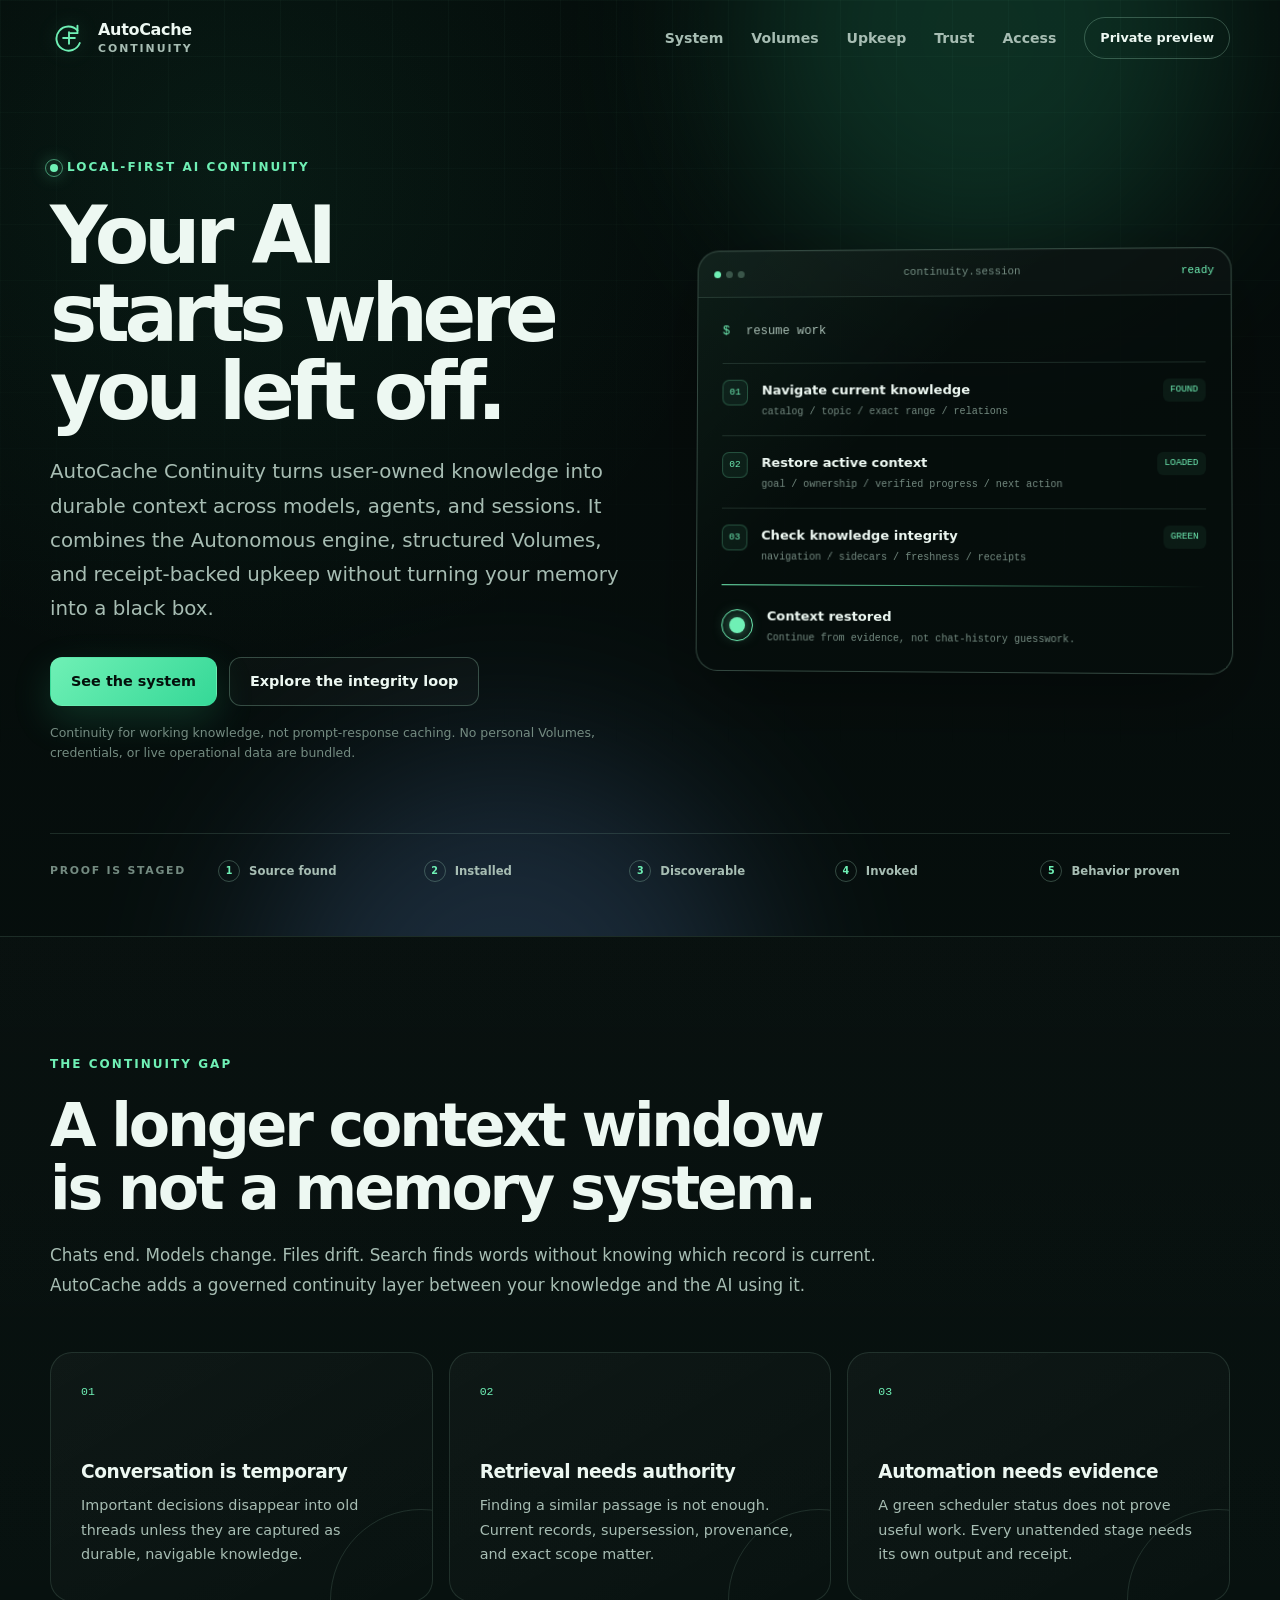
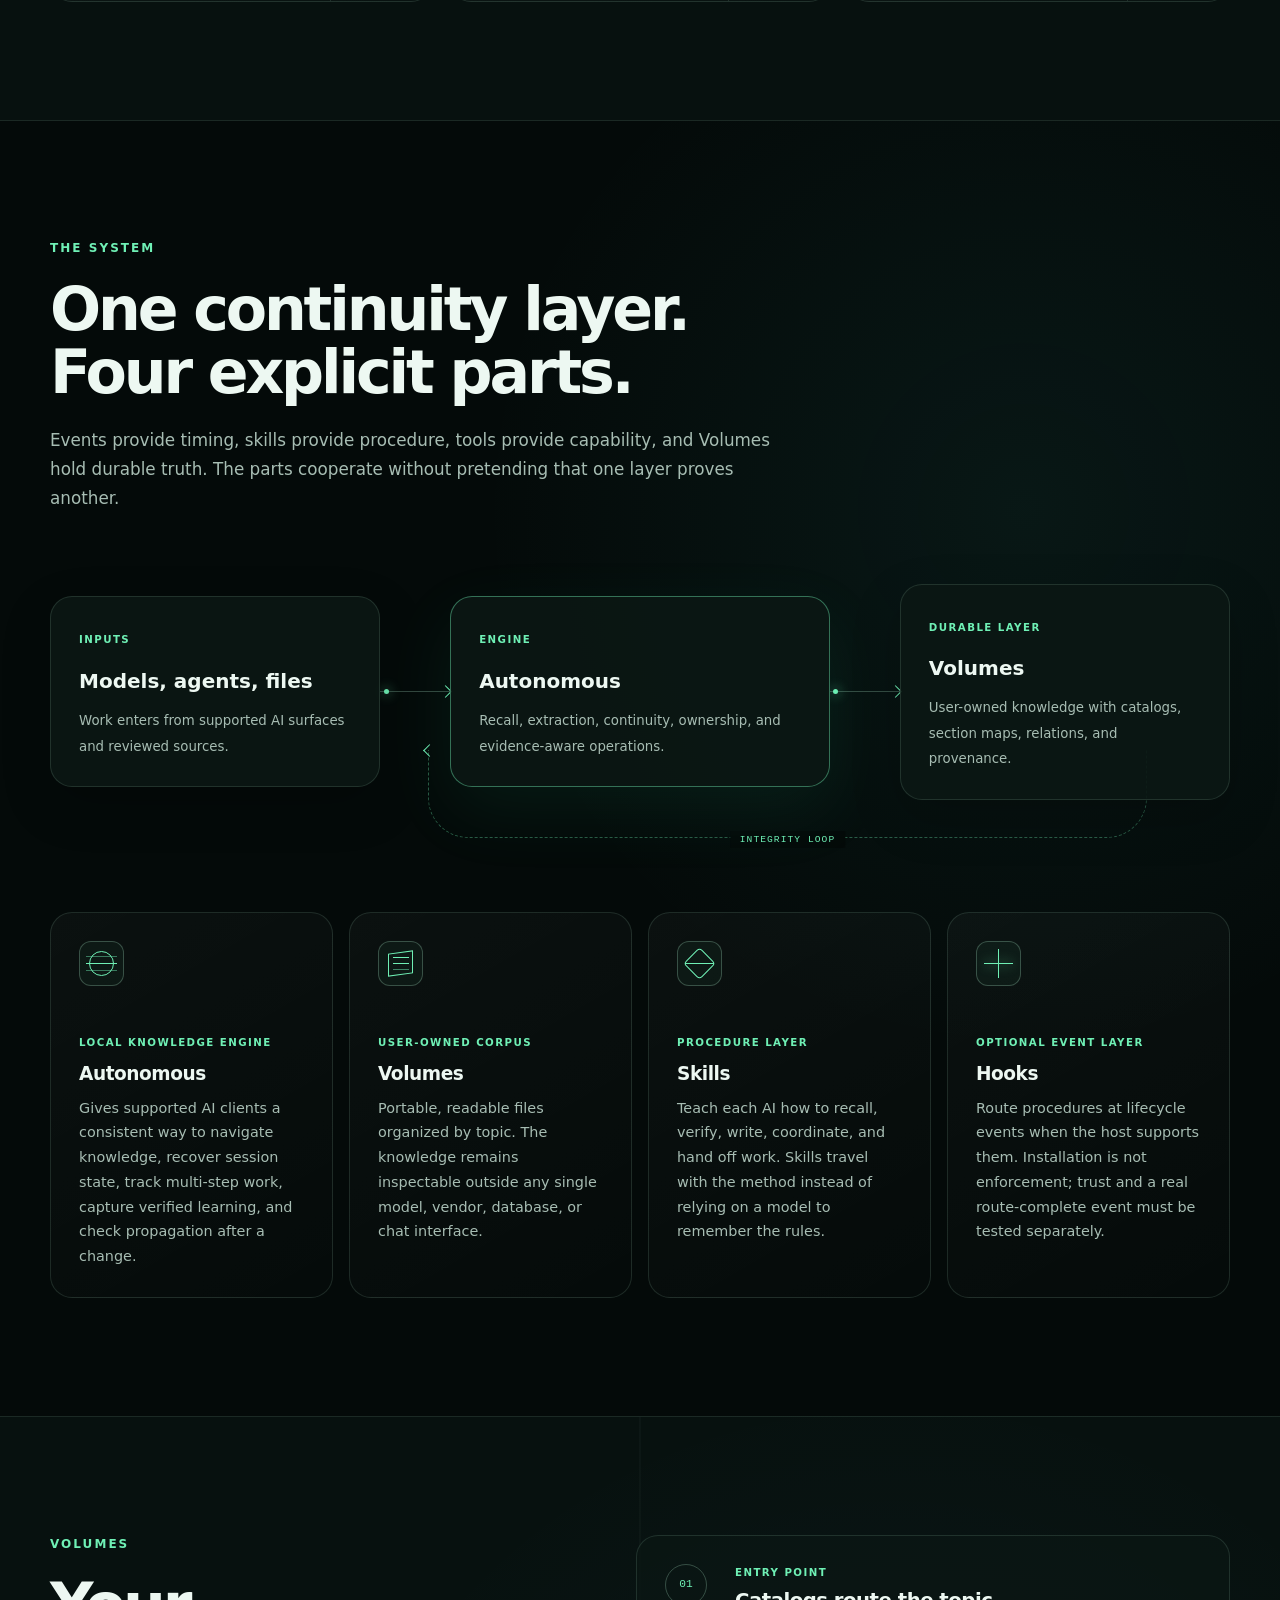
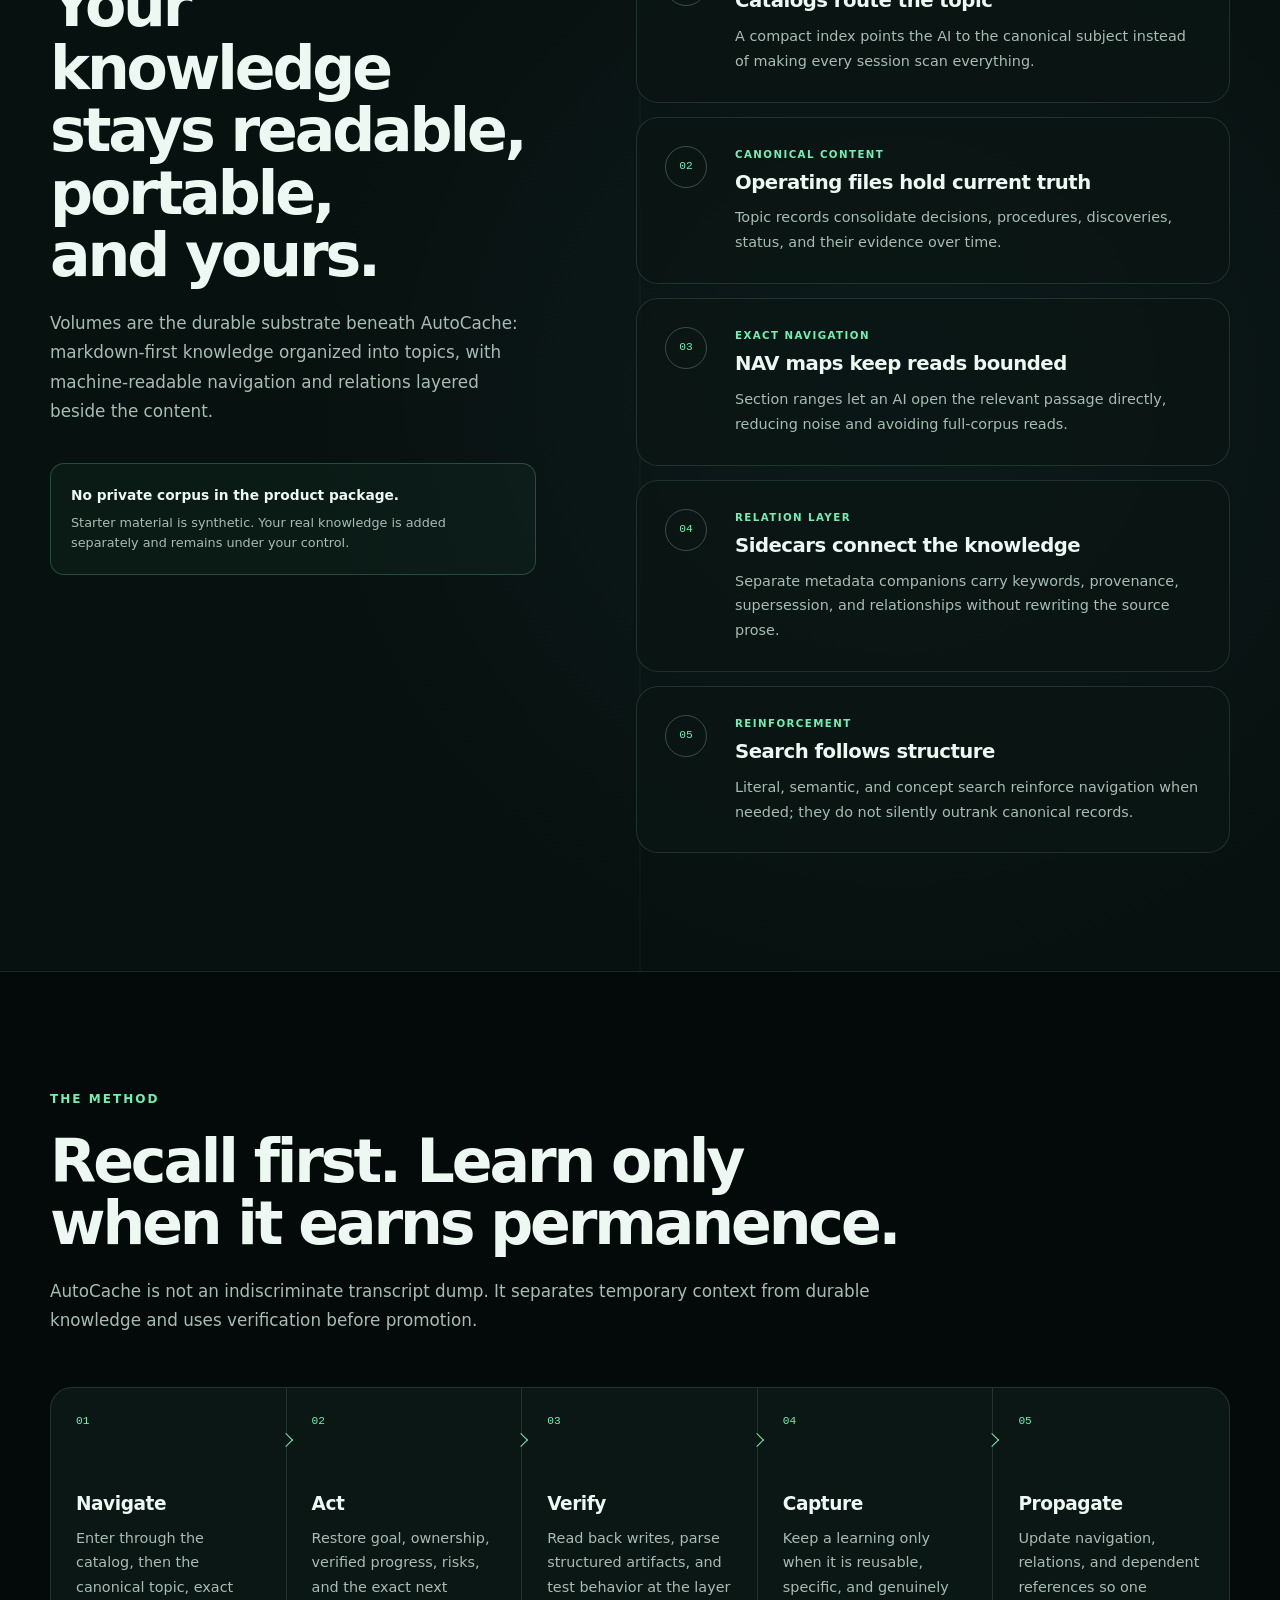
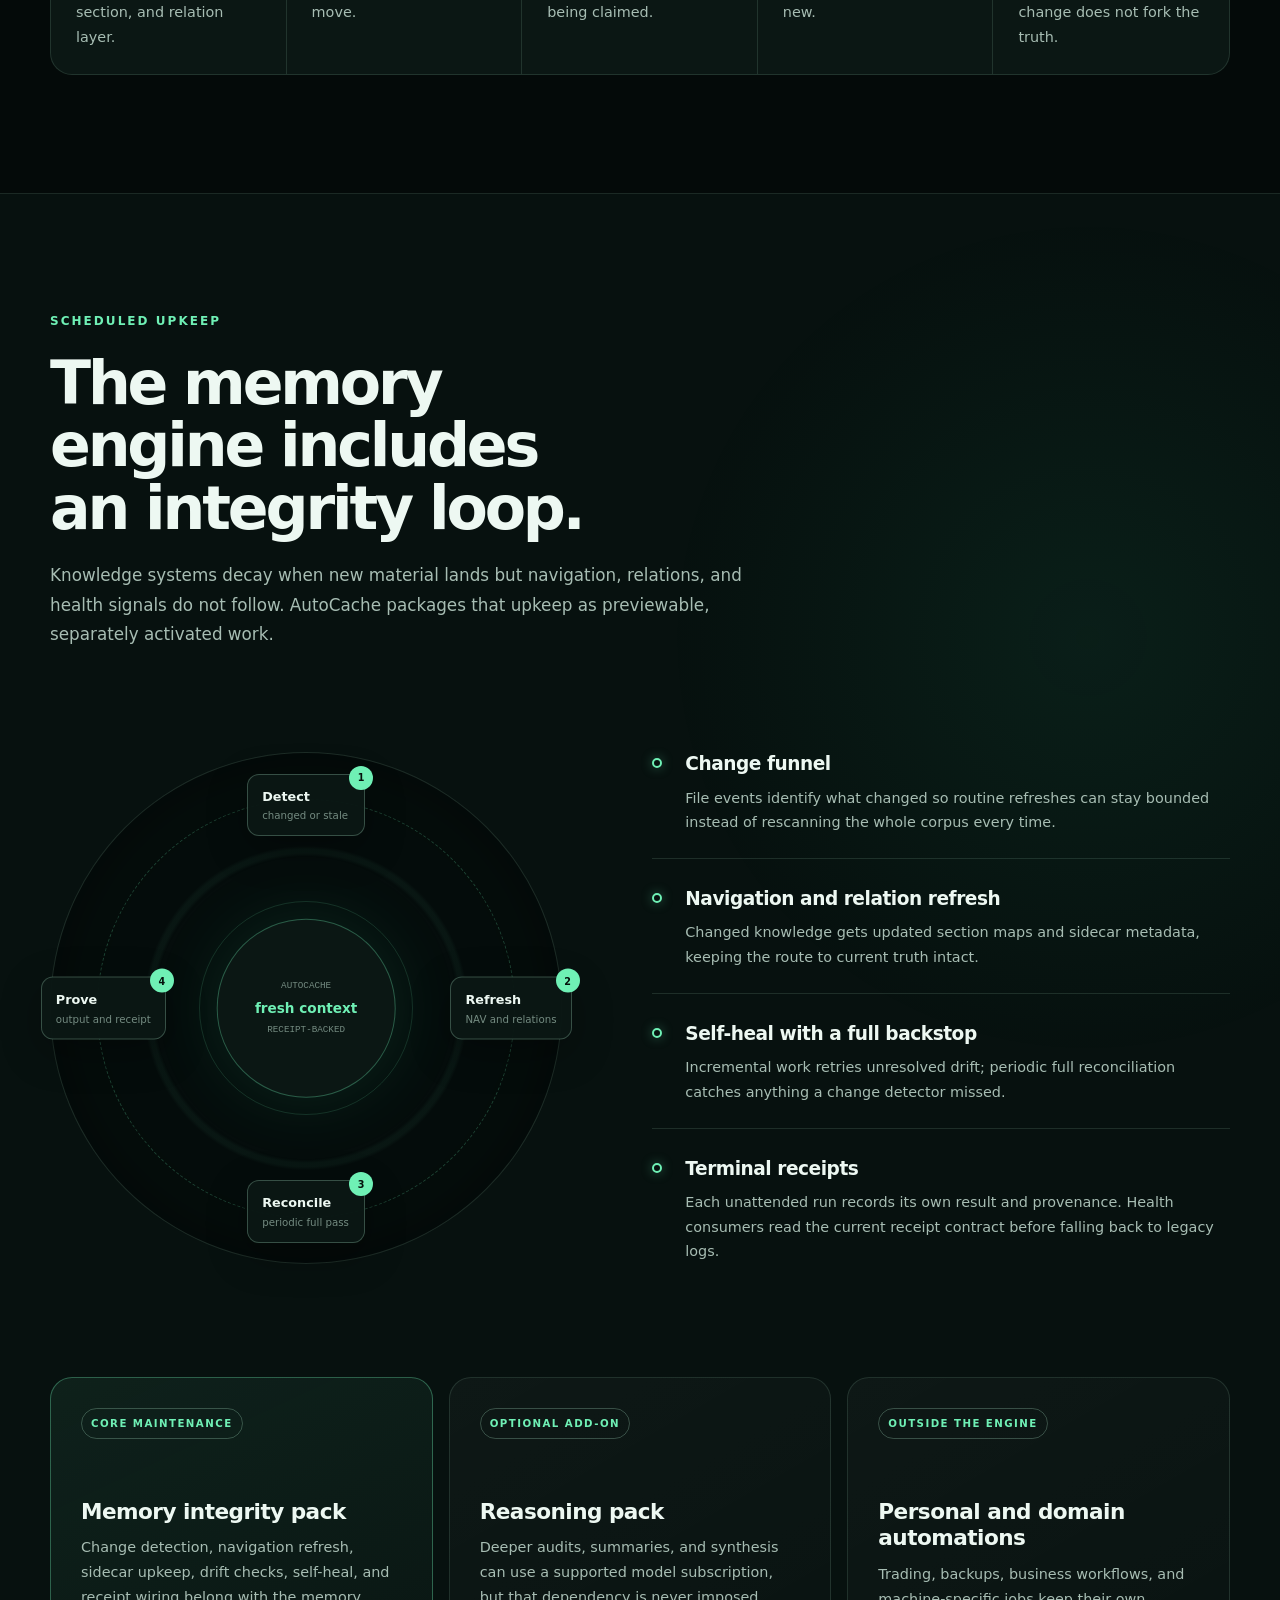
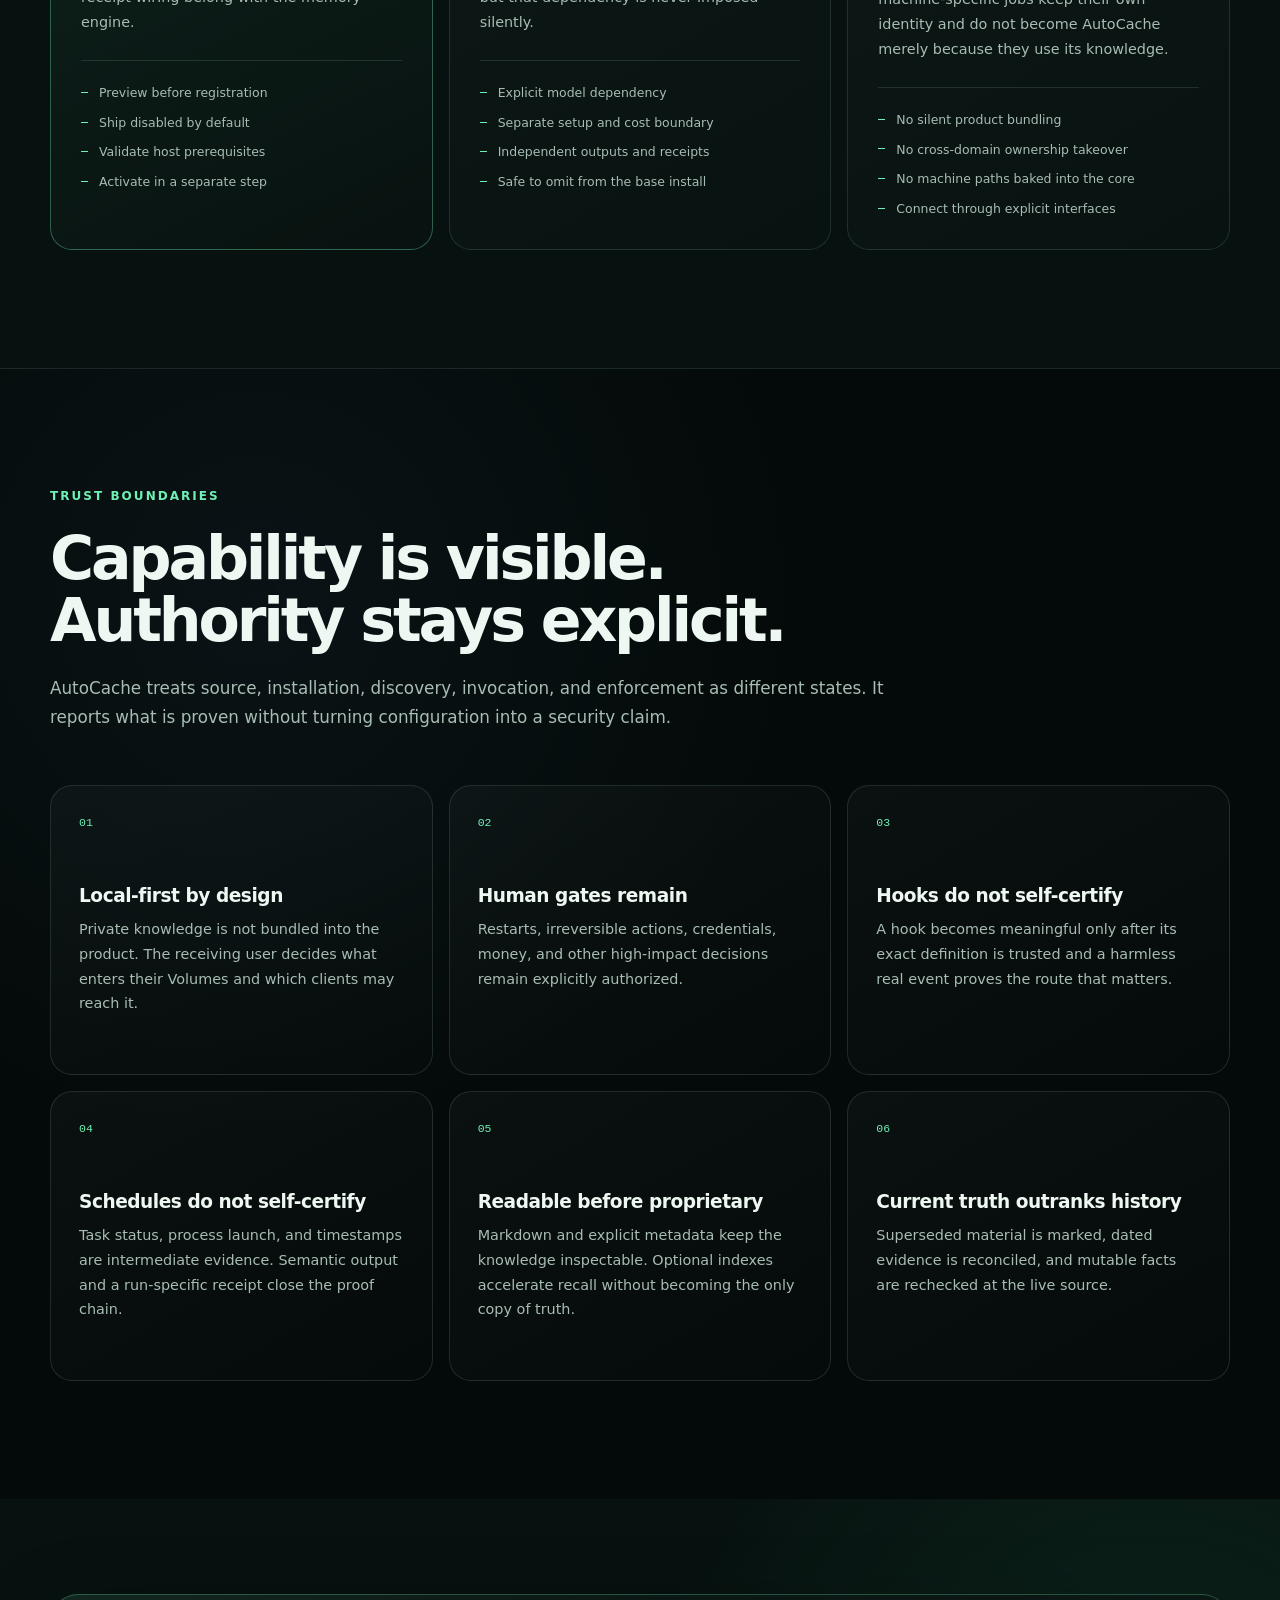
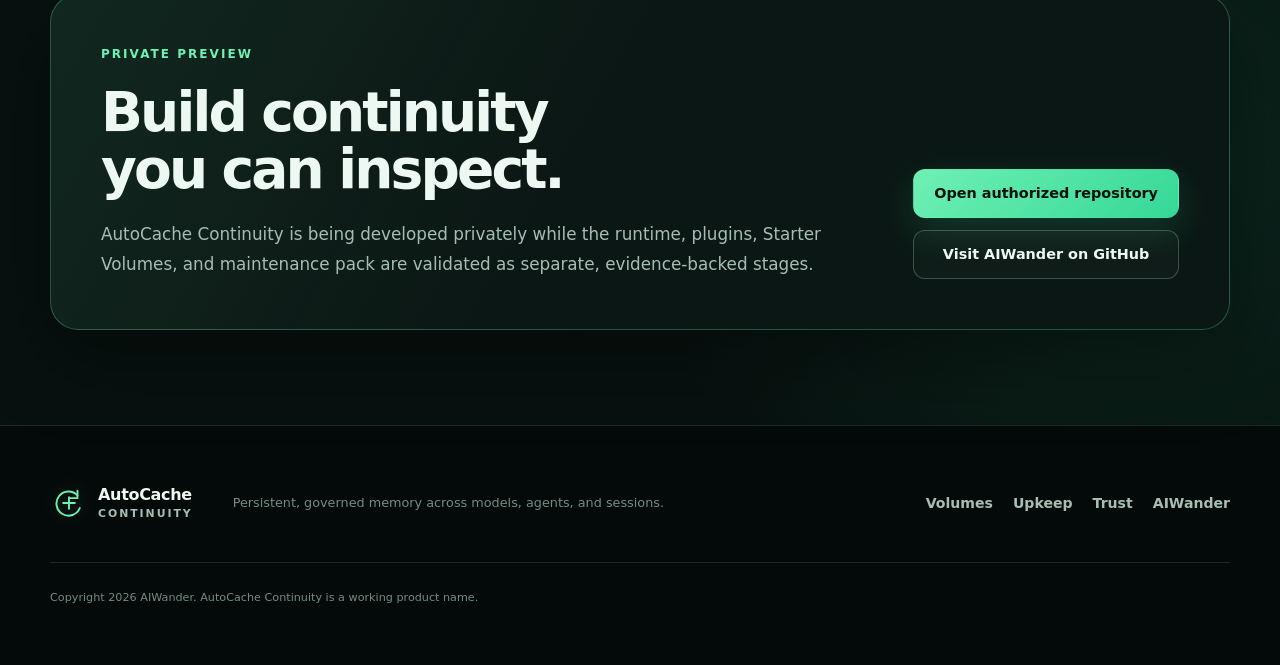
==== index.html @ 8927078e "feat: add AutoCache Continuity website" ====
<!doctype html>
<html lang="en">
<head>
  <meta charset="utf-8">
  <meta name="viewport" content="width=device-width, initial-scale=1">
  <meta name="theme-color" content="#07110f">
  <meta name="description" content="AutoCache Continuity gives AI agents durable, governed context through a local knowledge engine, user-owned Volumes, and receipt-backed maintenance.">
  <meta property="og:type" content="website">
  <meta property="og:title" content="AutoCache Continuity | Your AI starts where you left off">
  <meta property="og:description" content="Persistent, governed memory across models, agents, and sessions.">
  <meta property="og:url" content="https://autocache.ai/">
  <meta property="og:image" content="https://autocache.ai/social-card.png">
  <meta name="twitter:card" content="summary_large_image">
  <meta name="twitter:title" content="AutoCache Continuity">
  <meta name="twitter:description" content="Your AI starts where you left off.">
  <meta name="twitter:image" content="https://autocache.ai/social-card.png">
  <title>AutoCache Continuity | Your AI starts where you left off</title>
  <link rel="canonical" href="https://autocache.ai/">
  <link rel="icon" href="/favicon.svg" type="image/svg+xml">
  <link rel="stylesheet" href="/styles.css">
  <script src="/script.js" defer></script>
</head>
<body>
  <a class="skip-link" href="#main">Skip to content</a>

  <header class="site-header" data-header>
    <div class="shell nav-shell">
      <a class="brand" href="#top" aria-label="AutoCache Continuity home">
        <svg class="brand-mark" viewBox="0 0 44 44" aria-hidden="true">
          <path d="M31.8 13.2a14 14 0 1 0 2.7 14.6"/>
          <path d="M31.8 7.8v8.6h-8.6"/>
          <path d="M15.2 22h13.6M22 15.2v13.6"/>
        </svg>
        <span class="brand-copy">
          <strong>AutoCache</strong>
          <small>Continuity</small>
        </span>
      </a>

      <button class="nav-toggle" type="button" aria-expanded="false" aria-controls="site-nav" data-nav-toggle>
        <span></span><span></span><span></span>
        <span class="sr-only">Open navigation</span>
      </button>

      <nav class="site-nav" id="site-nav" aria-label="Primary navigation" data-nav>
        <a href="#system">System</a>
        <a href="#volumes">Volumes</a>
        <a href="#upkeep">Upkeep</a>
        <a href="#trust">Trust</a>
        <a href="#access">Access</a>
      </nav>

      <a class="nav-cta" href="https://github.com/AIWander/AutoCache" target="_blank" rel="noopener">
        Private preview
      </a>
    </div>
  </header>

  <main id="main">
    <section class="hero" id="top">
      <div class="hero-glow hero-glow-one"></div>
      <div class="hero-glow hero-glow-two"></div>
      <div class="shell hero-grid">
        <div class="hero-copy">
          <div class="eyebrow"><span class="signal-dot"></span> Local-first AI continuity</div>
          <h1>Your AI starts where you left off.</h1>
          <p class="hero-lede">
            AutoCache Continuity turns user-owned knowledge into durable context across models,
            agents, and sessions. It combines the Autonomous engine, structured Volumes, and
            receipt-backed upkeep without turning your memory into a black box.
          </p>
          <div class="hero-actions">
            <a class="button button-primary" href="#system">See the system</a>
            <a class="button button-secondary" href="#upkeep">Explore the integrity loop</a>
          </div>
          <p class="microcopy">Continuity for working knowledge, not prompt-response caching. No personal Volumes, credentials, or live operational data are bundled.</p>
        </div>

        <div class="continuity-console" aria-label="AutoCache continuity flow">
          <div class="console-bar">
            <div class="console-dots" aria-hidden="true"><span></span><span></span><span></span></div>
            <span>continuity.session</span>
            <span class="console-state">ready</span>
          </div>
          <div class="console-body">
            <div class="console-command"><span>$</span> resume work</div>
            <div class="console-row">
              <span class="console-check">01</span>
              <div><strong>Navigate current knowledge</strong><small>catalog / topic / exact range / relations</small></div>
              <span class="row-state">found</span>
            </div>
            <div class="console-row">
              <span class="console-check">02</span>
              <div><strong>Restore active context</strong><small>goal / ownership / verified progress / next action</small></div>
              <span class="row-state">loaded</span>
            </div>
            <div class="console-row">
              <span class="console-check">03</span>
              <div><strong>Check knowledge integrity</strong><small>navigation / sidecars / freshness / receipts</small></div>
              <span class="row-state">green</span>
            </div>
            <div class="console-divider"></div>
            <div class="console-result">
              <span class="pulse-ring"></span>
              <div>
                <strong>Context restored</strong>
                <small>Continue from evidence, not chat-history guesswork.</small>
              </div>
            </div>
          </div>
        </div>
      </div>

      <div class="shell proof-strip" aria-label="Activation proof states">
        <span class="proof-label">Proof is staged</span>
        <ol>
          <li><span>1</span>Source found</li>
          <li><span>2</span>Installed</li>
          <li><span>3</span>Discoverable</li>
          <li><span>4</span>Invoked</li>
          <li><span>5</span>Behavior proven</li>
        </ol>
      </div>
    </section>

    <section class="section problem-section">
      <div class="shell">
        <div class="section-heading section-heading-wide">
          <div class="eyebrow">The continuity gap</div>
          <h2>A longer context window is not a memory system.</h2>
          <p>
            Chats end. Models change. Files drift. Search finds words without knowing which record is current.
            AutoCache adds a governed continuity layer between your knowledge and the AI using it.
          </p>
        </div>

        <div class="three-grid problem-grid">
          <article class="problem-card">
            <span class="card-index">01</span>
            <h3>Conversation is temporary</h3>
            <p>Important decisions disappear into old threads unless they are captured as durable, navigable knowledge.</p>
          </article>
          <article class="problem-card">
            <span class="card-index">02</span>
            <h3>Retrieval needs authority</h3>
            <p>Finding a similar passage is not enough. Current records, supersession, provenance, and exact scope matter.</p>
          </article>
          <article class="problem-card">
            <span class="card-index">03</span>
            <h3>Automation needs evidence</h3>
            <p>A green scheduler status does not prove useful work. Every unattended stage needs its own output and receipt.</p>
          </article>
        </div>
      </div>
    </section>

    <section class="section system-section" id="system">
      <div class="shell">
        <div class="section-heading">
          <div class="eyebrow">The system</div>
          <h2>One continuity layer. Four explicit parts.</h2>
          <p>
            Events provide timing, skills provide procedure, tools provide capability, and Volumes hold durable truth.
            The parts cooperate without pretending that one layer proves another.
          </p>
        </div>

        <div class="system-map" aria-label="AutoCache architecture">
          <div class="system-node node-sources">
            <span class="node-kicker">Inputs</span>
            <strong>Models, agents, files</strong>
            <small>Work enters from supported AI surfaces and reviewed sources.</small>
          </div>
          <div class="flow-arrow" aria-hidden="true"><span></span></div>
          <div class="system-node node-engine">
            <span class="node-kicker">Engine</span>
            <strong>Autonomous</strong>
            <small>Recall, extraction, continuity, ownership, and evidence-aware operations.</small>
          </div>
          <div class="flow-arrow" aria-hidden="true"><span></span></div>
          <div class="system-node node-volumes">
            <span class="node-kicker">Durable layer</span>
            <strong>Volumes</strong>
            <small>User-owned knowledge with catalogs, section maps, relations, and provenance.</small>
          </div>
          <div class="integrity-loop" aria-hidden="true">
            <span>integrity loop</span>
          </div>
        </div>

        <div class="four-grid component-grid">
          <article class="component-card">
            <div class="component-icon icon-engine" aria-hidden="true"></div>
            <span class="meta">Local knowledge engine</span>
            <h3>Autonomous</h3>
            <p>
              Gives supported AI clients a consistent way to navigate knowledge, recover session state,
              track multi-step work, capture verified learning, and check propagation after a change.
            </p>
          </article>
          <article class="component-card">
            <div class="component-icon icon-volume" aria-hidden="true"></div>
            <span class="meta">User-owned corpus</span>
            <h3>Volumes</h3>
            <p>
              Portable, readable files organized by topic. The knowledge remains inspectable outside any
              single model, vendor, database, or chat interface.
            </p>
          </article>
          <article class="component-card">
            <div class="component-icon icon-skill" aria-hidden="true"></div>
            <span class="meta">Procedure layer</span>
            <h3>Skills</h3>
            <p>
              Teach each AI how to recall, verify, write, coordinate, and hand off work. Skills travel with
              the method instead of relying on a model to remember the rules.
            </p>
          </article>
          <article class="component-card">
            <div class="component-icon icon-event" aria-hidden="true"></div>
            <span class="meta">Optional event layer</span>
            <h3>Hooks</h3>
            <p>
              Route procedures at lifecycle events when the host supports them. Installation is not
              enforcement; trust and a real route-complete event must be tested separately.
            </p>
          </article>
        </div>
      </div>
    </section>

    <section class="section volumes-section" id="volumes">
      <div class="shell split-layout">
        <div class="sticky-copy">
          <div class="eyebrow">Volumes</div>
          <h2>Your knowledge stays readable, portable, and yours.</h2>
          <p>
            Volumes are the durable substrate beneath AutoCache: markdown-first knowledge organized
            into topics, with machine-readable navigation and relations layered beside the content.
          </p>
          <div class="ownership-note">
            <strong>No private corpus in the product package.</strong>
            <span>Starter material is synthetic. Your real knowledge is added separately and remains under your control.</span>
          </div>
        </div>

        <div class="volume-stack">
          <article class="volume-layer">
            <span class="layer-number">01</span>
            <div>
              <span class="meta">Entry point</span>
              <h3>Catalogs route the topic</h3>
              <p>A compact index points the AI to the canonical subject instead of making every session scan everything.</p>
            </div>
          </article>
          <article class="volume-layer">
            <span class="layer-number">02</span>
            <div>
              <span class="meta">Canonical content</span>
              <h3>Operating files hold current truth</h3>
              <p>Topic records consolidate decisions, procedures, discoveries, status, and their evidence over time.</p>
            </div>
          </article>
          <article class="volume-layer">
            <span class="layer-number">03</span>
            <div>
              <span class="meta">Exact navigation</span>
              <h3>NAV maps keep reads bounded</h3>
              <p>Section ranges let an AI open the relevant passage directly, reducing noise and avoiding full-corpus reads.</p>
            </div>
          </article>
          <article class="volume-layer">
            <span class="layer-number">04</span>
            <div>
              <span class="meta">Relation layer</span>
              <h3>Sidecars connect the knowledge</h3>
              <p>Separate metadata companions carry keywords, provenance, supersession, and relationships without rewriting the source prose.</p>
            </div>
          </article>
          <article class="volume-layer">
            <span class="layer-number">05</span>
            <div>
              <span class="meta">Reinforcement</span>
              <h3>Search follows structure</h3>
              <p>Literal, semantic, and concept search reinforce navigation when needed; they do not silently outrank canonical records.</p>
            </div>
          </article>
        </div>
      </div>
    </section>

    <section class="section method-section">
      <div class="shell">
        <div class="section-heading section-heading-wide">
          <div class="eyebrow">The method</div>
          <h2>Recall first. Learn only when it earns permanence.</h2>
          <p>
            AutoCache is not an indiscriminate transcript dump. It separates temporary context from durable
            knowledge and uses verification before promotion.
          </p>
        </div>

        <div class="method-track">
          <article>
            <span>01</span>
            <h3>Navigate</h3>
            <p>Enter through the catalog, then the canonical topic, exact section, and relation layer.</p>
          </article>
          <article>
            <span>02</span>
            <h3>Act</h3>
            <p>Restore goal, ownership, verified progress, risks, and the exact next move.</p>
          </article>
          <article>
            <span>03</span>
            <h3>Verify</h3>
            <p>Read back writes, parse structured artifacts, and test behavior at the layer being claimed.</p>
          </article>
          <article>
            <span>04</span>
            <h3>Capture</h3>
            <p>Keep a learning only when it is reusable, specific, and genuinely new.</p>
          </article>
          <article>
            <span>05</span>
            <h3>Propagate</h3>
            <p>Update navigation, relations, and dependent references so one change does not fork the truth.</p>
          </article>
        </div>
      </div>
    </section>

    <section class="section upkeep-section" id="upkeep">
      <div class="shell">
        <div class="section-heading">
          <div class="eyebrow">Scheduled upkeep</div>
          <h2>The memory engine includes an integrity loop.</h2>
          <p>
            Knowledge systems decay when new material lands but navigation, relations, and health signals do not
            follow. AutoCache packages that upkeep as previewable, separately activated work.
          </p>
        </div>

        <div class="upkeep-layout">
          <div class="cycle-visual" aria-label="Detect, repair, verify, and record maintenance cycle">
            <div class="cycle-core">
              <span>AutoCache</span>
              <strong>fresh context</strong>
              <small>receipt-backed</small>
            </div>
            <div class="cycle-item cycle-detect"><span>1</span><strong>Detect</strong><small>changed or stale</small></div>
            <div class="cycle-item cycle-refresh"><span>2</span><strong>Refresh</strong><small>NAV and relations</small></div>
            <div class="cycle-item cycle-reconcile"><span>3</span><strong>Reconcile</strong><small>periodic full pass</small></div>
            <div class="cycle-item cycle-prove"><span>4</span><strong>Prove</strong><small>output and receipt</small></div>
          </div>

          <div class="upkeep-list">
            <article>
              <span class="upkeep-marker"></span>
              <div>
                <h3>Change funnel</h3>
                <p>File events identify what changed so routine refreshes can stay bounded instead of rescanning the whole corpus every time.</p>
              </div>
            </article>
            <article>
              <span class="upkeep-marker"></span>
              <div>
                <h3>Navigation and relation refresh</h3>
                <p>Changed knowledge gets updated section maps and sidecar metadata, keeping the route to current truth intact.</p>
              </div>
            </article>
            <article>
              <span class="upkeep-marker"></span>
              <div>
                <h3>Self-heal with a full backstop</h3>
                <p>Incremental work retries unresolved drift; periodic full reconciliation catches anything a change detector missed.</p>
              </div>
            </article>
            <article>
              <span class="upkeep-marker"></span>
              <div>
                <h3>Terminal receipts</h3>
                <p>Each unattended run records its own result and provenance. Health consumers read the current receipt contract before falling back to legacy logs.</p>
              </div>
            </article>
          </div>
        </div>

        <div class="pack-grid">
          <article class="pack-card pack-core">
            <span class="pack-label">Core maintenance</span>
            <h3>Memory integrity pack</h3>
            <p>Change detection, navigation refresh, sidecar upkeep, drift checks, self-heal, and receipt wiring belong with the memory engine.</p>
            <ul>
              <li>Preview before registration</li>
              <li>Ship disabled by default</li>
              <li>Validate host prerequisites</li>
              <li>Activate in a separate step</li>
            </ul>
          </article>
          <article class="pack-card">
            <span class="pack-label">Optional add-on</span>
            <h3>Reasoning pack</h3>
            <p>Deeper audits, summaries, and synthesis can use a supported model subscription, but that dependency is never imposed silently.</p>
            <ul>
              <li>Explicit model dependency</li>
              <li>Separate setup and cost boundary</li>
              <li>Independent outputs and receipts</li>
              <li>Safe to omit from the base install</li>
            </ul>
          </article>
          <article class="pack-card">
            <span class="pack-label">Outside the engine</span>
            <h3>Personal and domain automations</h3>
            <p>Trading, backups, business workflows, and machine-specific jobs keep their own identity and do not become AutoCache merely because they use its knowledge.</p>
            <ul>
              <li>No silent product bundling</li>
              <li>No cross-domain ownership takeover</li>
              <li>No machine paths baked into the core</li>
              <li>Connect through explicit interfaces</li>
            </ul>
          </article>
        </div>
      </div>
    </section>

    <section class="section trust-section" id="trust">
      <div class="shell">
        <div class="section-heading section-heading-wide">
          <div class="eyebrow">Trust boundaries</div>
          <h2>Capability is visible. Authority stays explicit.</h2>
          <p>
            AutoCache treats source, installation, discovery, invocation, and enforcement as different states.
            It reports what is proven without turning configuration into a security claim.
          </p>
        </div>

        <div class="trust-grid">
          <article class="trust-card">
            <span class="trust-number">01</span>
            <h3>Local-first by design</h3>
            <p>Private knowledge is not bundled into the product. The receiving user decides what enters their Volumes and which clients may reach it.</p>
          </article>
          <article class="trust-card">
            <span class="trust-number">02</span>
            <h3>Human gates remain</h3>
            <p>Restarts, irreversible actions, credentials, money, and other high-impact decisions remain explicitly authorized.</p>
          </article>
          <article class="trust-card">
            <span class="trust-number">03</span>
            <h3>Hooks do not self-certify</h3>
            <p>A hook becomes meaningful only after its exact definition is trusted and a harmless real event proves the route that matters.</p>
          </article>
          <article class="trust-card">
            <span class="trust-number">04</span>
            <h3>Schedules do not self-certify</h3>
            <p>Task status, process launch, and timestamps are intermediate evidence. Semantic output and a run-specific receipt close the proof chain.</p>
          </article>
          <article class="trust-card">
            <span class="trust-number">05</span>
            <h3>Readable before proprietary</h3>
            <p>Markdown and explicit metadata keep the knowledge inspectable. Optional indexes accelerate recall without becoming the only copy of truth.</p>
          </article>
          <article class="trust-card">
            <span class="trust-number">06</span>
            <h3>Current truth outranks history</h3>
            <p>Superseded material is marked, dated evidence is reconciled, and mutable facts are rechecked at the live source.</p>
          </article>
        </div>
      </div>
    </section>

    <section class="section access-section" id="access">
      <div class="shell access-card">
        <div>
          <div class="eyebrow">Private preview</div>
          <h2>Build continuity you can inspect.</h2>
          <p>
            AutoCache Continuity is being developed privately while the runtime, plugins, Starter Volumes,
            and maintenance pack are validated as separate, evidence-backed stages.
          </p>
        </div>
        <div class="access-actions">
          <a class="button button-primary" href="https://github.com/AIWander/AutoCache" target="_blank" rel="noopener">Open authorized repository</a>
          <a class="button button-secondary" href="https://github.com/AIWander" target="_blank" rel="noopener">Visit AIWander on GitHub</a>
        </div>
      </div>
    </section>
  </main>

  <footer class="site-footer">
    <div class="shell footer-grid">
      <a class="brand footer-brand" href="#top" aria-label="AutoCache Continuity home">
        <svg class="brand-mark" viewBox="0 0 44 44" aria-hidden="true">
          <path d="M31.8 13.2a14 14 0 1 0 2.7 14.6"/>
          <path d="M31.8 7.8v8.6h-8.6"/>
          <path d="M15.2 22h13.6M22 15.2v13.6"/>
        </svg>
        <span class="brand-copy"><strong>AutoCache</strong><small>Continuity</small></span>
      </a>
      <p>Persistent, governed memory across models, agents, and sessions.</p>
      <div class="footer-links">
        <a href="#volumes">Volumes</a>
        <a href="#upkeep">Upkeep</a>
        <a href="#trust">Trust</a>
        <a href="https://aiwander.ai" target="_blank" rel="noopener">AIWander</a>
      </div>
      <small class="copyright">Copyright <span data-year>2026</span> AIWander. AutoCache Continuity is a working product name.</small>
    </div>
  </footer>
</body>
</html>
---- styles.css ----
:root {
  --bg: #07110f;
  --bg-deep: #040a09;
  --surface: #0b1714;
  --surface-raised: #10201c;
  --surface-soft: #132720;
  --line: rgba(168, 224, 199, 0.14);
  --line-strong: rgba(168, 224, 199, 0.28);
  --text: #edf8f2;
  --muted: #a7bdb3;
  --faint: #748b81;
  --mint: #6ff0b5;
  --mint-strong: #35d897;
  --teal: #3ecfc1;
  --blue: #76a9ff;
  --amber: #e8c875;
  --danger: #ff8f83;
  --shadow: 0 28px 80px rgba(0, 0, 0, 0.35);
  --radius: 22px;
  --radius-sm: 14px;
  --shell: 1180px;
}

* {
  box-sizing: border-box;
}

html {
  scroll-behavior: smooth;
  scroll-padding-top: 96px;
}

body {
  margin: 0;
  min-width: 320px;
  color: var(--text);
  background:
    radial-gradient(circle at 18% 2%, rgba(53, 216, 151, 0.08), transparent 32rem),
    linear-gradient(180deg, var(--bg-deep), var(--bg) 18%, var(--bg));
  font-family: Inter, ui-sans-serif, system-ui, -apple-system, BlinkMacSystemFont, "Segoe UI", sans-serif;
  font-size: 16px;
  line-height: 1.6;
  -webkit-font-smoothing: antialiased;
  text-rendering: optimizeLegibility;
}

body.nav-open {
  overflow: hidden;
}

a {
  color: inherit;
  text-decoration: none;
}

button,
a {
  -webkit-tap-highlight-color: transparent;
}

button,
input {
  font: inherit;
}

p,
h1,
h2,
h3 {
  margin-top: 0;
}

p:last-child {
  margin-bottom: 0;
}

.shell {
  width: min(calc(100% - 40px), var(--shell));
  margin-inline: auto;
}

.sr-only {
  position: absolute;
  width: 1px;
  height: 1px;
  padding: 0;
  margin: -1px;
  overflow: hidden;
  clip: rect(0, 0, 0, 0);
  white-space: nowrap;
  border: 0;
}

.skip-link {
  position: fixed;
  z-index: 1000;
  top: 10px;
  left: 10px;
  padding: 10px 14px;
  color: #03100b;
  background: var(--mint);
  border-radius: 8px;
  transform: translateY(-150%);
  transition: transform 160ms ease;
}

.skip-link:focus {
  transform: translateY(0);
}

.site-header {
  position: fixed;
  z-index: 100;
  inset: 0 0 auto;
  border-bottom: 1px solid transparent;
  transition: background 180ms ease, border-color 180ms ease, backdrop-filter 180ms ease;
}

.site-header.is-scrolled {
  background: rgba(4, 10, 9, 0.82);
  border-color: var(--line);
  backdrop-filter: blur(18px);
}

.nav-shell {
  min-height: 76px;
  display: flex;
  align-items: center;
  gap: 28px;
}

.brand {
  display: inline-flex;
  align-items: center;
  gap: 10px;
  flex: 0 0 auto;
}

.brand-mark {
  width: 38px;
  height: 38px;
  fill: none;
  stroke: var(--mint);
  stroke-width: 2.2;
  stroke-linecap: round;
  stroke-linejoin: round;
  filter: drop-shadow(0 0 10px rgba(111, 240, 181, 0.22));
}

.brand-copy {
  display: grid;
  line-height: 1.05;
}

.brand-copy strong {
  font-size: 1rem;
  letter-spacing: -0.02em;
}

.brand-copy small {
  margin-top: 4px;
  color: var(--muted);
  font-size: 0.68rem;
  font-weight: 700;
  letter-spacing: 0.18em;
  text-transform: uppercase;
}

.site-nav {
  display: flex;
  align-items: center;
  justify-content: center;
  gap: 28px;
  margin-left: auto;
}

.site-nav a,
.footer-links a {
  color: var(--muted);
  font-size: 0.88rem;
  font-weight: 650;
  transition: color 150ms ease;
}

.site-nav a:hover,
.site-nav a:focus-visible,
.footer-links a:hover,
.footer-links a:focus-visible {
  color: var(--mint);
}

.nav-cta {
  padding: 10px 15px;
  border: 1px solid var(--line-strong);
  border-radius: 999px;
  color: var(--text);
  font-size: 0.8rem;
  font-weight: 750;
  transition: border-color 150ms ease, background 150ms ease, transform 150ms ease;
}

.nav-cta:hover,
.nav-cta:focus-visible {
  background: rgba(111, 240, 181, 0.08);
  border-color: rgba(111, 240, 181, 0.48);
  transform: translateY(-1px);
}

.nav-toggle {
  display: none;
  width: 42px;
  height: 42px;
  margin-left: auto;
  padding: 10px;
  border: 1px solid var(--line);
  border-radius: 10px;
  color: var(--text);
  background: var(--surface);
  cursor: pointer;
}

.nav-toggle span:not(.sr-only) {
  display: block;
  width: 100%;
  height: 2px;
  margin: 4px 0;
  background: currentColor;
  border-radius: 2px;
  transition: transform 160ms ease, opacity 160ms ease;
}

.nav-toggle[aria-expanded="true"] span:nth-child(1) {
  transform: translateY(6px) rotate(45deg);
}

.nav-toggle[aria-expanded="true"] span:nth-child(2) {
  opacity: 0;
}

.nav-toggle[aria-expanded="true"] span:nth-child(3) {
  transform: translateY(-6px) rotate(-45deg);
}

.hero {
  position: relative;
  overflow: hidden;
  padding: 158px 0 54px;
  border-bottom: 1px solid var(--line);
}

.hero::before {
  content: "";
  position: absolute;
  inset: 0;
  pointer-events: none;
  background-image:
    linear-gradient(rgba(130, 200, 169, 0.035) 1px, transparent 1px),
    linear-gradient(90deg, rgba(130, 200, 169, 0.035) 1px, transparent 1px);
  background-size: 56px 56px;
  mask-image: linear-gradient(to bottom, black, transparent 84%);
}

.hero-glow {
  position: absolute;
  width: 500px;
  height: 500px;
  border-radius: 50%;
  filter: blur(90px);
  opacity: 0.18;
  pointer-events: none;
}

.hero-glow-one {
  top: -220px;
  right: 4%;
  background: var(--mint-strong);
}

.hero-glow-two {
  bottom: -320px;
  left: 20%;
  background: var(--blue);
}

.hero-grid {
  position: relative;
  display: grid;
  grid-template-columns: minmax(0, 1.04fr) minmax(420px, 0.96fr);
  align-items: center;
  gap: 64px;
}

.eyebrow {
  display: flex;
  align-items: center;
  gap: 9px;
  margin-bottom: 20px;
  color: var(--mint);
  font-size: 0.75rem;
  font-weight: 800;
  letter-spacing: 0.17em;
  text-transform: uppercase;
}

.signal-dot {
  position: relative;
  width: 8px;
  height: 8px;
  background: var(--mint);
  border-radius: 50%;
  box-shadow: 0 0 18px var(--mint);
}

.signal-dot::after {
  content: "";
  position: absolute;
  inset: -5px;
  border: 1px solid rgba(111, 240, 181, 0.55);
  border-radius: 50%;
  animation: signal 2.2s ease-out infinite;
}

@keyframes signal {
  0% { opacity: 1; transform: scale(0.5); }
  70%, 100% { opacity: 0; transform: scale(1.45); }
}

.hero h1 {
  max-width: 720px;
  margin-bottom: 25px;
  font-size: clamp(3.3rem, 6.2vw, 6.4rem);
  line-height: 0.98;
  letter-spacing: -0.067em;
  text-wrap: balance;
}

.hero-lede {
  max-width: 660px;
  margin-bottom: 31px;
  color: var(--muted);
  font-size: clamp(1.05rem, 1.55vw, 1.24rem);
  line-height: 1.72;
}

.hero-actions,
.access-actions {
  display: flex;
  flex-wrap: wrap;
  gap: 12px;
}

.button {
  display: inline-flex;
  min-height: 48px;
  align-items: center;
  justify-content: center;
  padding: 12px 20px;
  border: 1px solid var(--line-strong);
  border-radius: 12px;
  font-size: 0.9rem;
  font-weight: 780;
  transition: transform 150ms ease, background 150ms ease, border-color 150ms ease, box-shadow 150ms ease;
}

.button:hover,
.button:focus-visible {
  transform: translateY(-2px);
}

.button-primary {
  color: #04100b;
  background: linear-gradient(135deg, var(--mint), var(--mint-strong));
  border-color: transparent;
  box-shadow: 0 14px 38px rgba(53, 216, 151, 0.18);
}

.button-primary:hover,
.button-primary:focus-visible {
  box-shadow: 0 18px 46px rgba(53, 216, 151, 0.27);
}

.button-secondary {
  background: rgba(255, 255, 255, 0.025);
}

.button-secondary:hover,
.button-secondary:focus-visible {
  background: rgba(111, 240, 181, 0.07);
  border-color: rgba(111, 240, 181, 0.42);
}

.microcopy {
  margin-top: 17px;
  color: var(--faint);
  font-size: 0.78rem;
}

.continuity-console {
  position: relative;
  overflow: hidden;
  border: 1px solid var(--line-strong);
  border-radius: var(--radius);
  background: rgba(5, 13, 11, 0.82);
  box-shadow: var(--shadow), inset 0 1px rgba(255, 255, 255, 0.04);
  transform: perspective(1000px) rotateY(-2deg) rotateX(1deg);
}

.continuity-console::after {
  content: "";
  position: absolute;
  inset: 0;
  pointer-events: none;
  background: linear-gradient(135deg, rgba(111, 240, 181, 0.07), transparent 38%);
}

.console-bar {
  display: grid;
  grid-template-columns: 1fr auto 1fr;
  align-items: center;
  min-height: 47px;
  padding: 0 16px;
  color: var(--faint);
  border-bottom: 1px solid var(--line);
  background: rgba(255, 255, 255, 0.02);
  font-family: "SFMono-Regular", Consolas, "Liberation Mono", monospace;
  font-size: 0.68rem;
}

.console-dots {
  display: flex;
  gap: 5px;
}

.console-dots span {
  width: 7px;
  height: 7px;
  background: var(--line-strong);
  border-radius: 50%;
}

.console-dots span:first-child {
  background: var(--mint);
}

.console-state {
  justify-self: end;
  color: var(--mint);
}

.console-body {
  position: relative;
  z-index: 1;
  padding: 25px;
}

.console-command {
  margin-bottom: 21px;
  color: var(--muted);
  font-family: "SFMono-Regular", Consolas, "Liberation Mono", monospace;
  font-size: 0.77rem;
}

.console-command span {
  margin-right: 9px;
  color: var(--mint);
}

.console-row {
  display: grid;
  grid-template-columns: 28px 1fr auto;
  align-items: start;
  gap: 12px;
  padding: 16px 0;
  border-top: 1px solid var(--line);
}

.console-row strong,
.console-result strong {
  display: block;
  font-size: 0.82rem;
}

.console-row small,
.console-result small {
  display: block;
  margin-top: 4px;
  color: var(--faint);
  font-family: "SFMono-Regular", Consolas, "Liberation Mono", monospace;
  font-size: 0.63rem;
  line-height: 1.5;
}

.console-check {
  display: grid;
  width: 26px;
  height: 26px;
  place-items: center;
  color: var(--mint);
  border: 1px solid rgba(111, 240, 181, 0.25);
  border-radius: 7px;
  background: rgba(111, 240, 181, 0.06);
  font-family: "SFMono-Regular", Consolas, monospace;
  font-size: 0.6rem;
}

.row-state {
  padding: 4px 7px;
  color: var(--mint);
  background: rgba(111, 240, 181, 0.06);
  border-radius: 6px;
  font-family: "SFMono-Regular", Consolas, monospace;
  font-size: 0.58rem;
  text-transform: uppercase;
}

.console-divider {
  height: 1px;
  margin: 4px 0 20px;
  background: linear-gradient(90deg, var(--mint), transparent);
}

.console-result {
  display: flex;
  align-items: center;
  gap: 14px;
}

.pulse-ring {
  position: relative;
  width: 32px;
  height: 32px;
  flex: 0 0 auto;
  border: 1px solid var(--mint);
  border-radius: 50%;
}

.pulse-ring::before {
  content: "";
  position: absolute;
  inset: 7px;
  background: var(--mint);
  border-radius: 50%;
  box-shadow: 0 0 16px rgba(111, 240, 181, 0.7);
}

.proof-strip {
  position: relative;
  display: flex;
  align-items: center;
  gap: 32px;
  margin-top: 70px;
  padding-top: 26px;
  border-top: 1px solid var(--line);
}

.proof-label {
  flex: 0 0 auto;
  color: var(--faint);
  font-size: 0.68rem;
  font-weight: 800;
  letter-spacing: 0.16em;
  text-transform: uppercase;
}

.proof-strip ol {
  display: grid;
  grid-template-columns: repeat(5, 1fr);
  width: 100%;
  gap: 16px;
  margin: 0;
  padding: 0;
  list-style: none;
}

.proof-strip li {
  display: flex;
  align-items: center;
  gap: 9px;
  color: var(--muted);
  font-size: 0.73rem;
  font-weight: 650;
}

.proof-strip li span {
  display: grid;
  width: 22px;
  height: 22px;
  place-items: center;
  color: var(--mint);
  border: 1px solid var(--line-strong);
  border-radius: 50%;
  font-size: 0.6rem;
}

.section {
  position: relative;
  padding: 118px 0;
}

.section-heading {
  max-width: 720px;
  margin-bottom: 52px;
}

.section-heading-wide {
  max-width: 880px;
}

.section-heading h2,
.sticky-copy h2,
.access-card h2 {
  margin-bottom: 22px;
  font-size: clamp(2.25rem, 4.7vw, 4.6rem);
  line-height: 1.04;
  letter-spacing: -0.052em;
  text-wrap: balance;
}

.section-heading p,
.sticky-copy > p,
.access-card p {
  color: var(--muted);
  font-size: 1.05rem;
  line-height: 1.75;
}

.problem-section {
  background: linear-gradient(180deg, rgba(255,255,255,0.012), transparent);
}

.three-grid,
.four-grid {
  display: grid;
  gap: 16px;
}

.three-grid {
  grid-template-columns: repeat(3, 1fr);
}

.four-grid {
  grid-template-columns: repeat(4, 1fr);
}

.problem-card,
.component-card,
.pack-card,
.trust-card {
  position: relative;
  overflow: hidden;
  border: 1px solid var(--line);
  border-radius: var(--radius);
  background: linear-gradient(150deg, rgba(255,255,255,0.032), rgba(255,255,255,0.008));
  transition: transform 180ms ease, border-color 180ms ease, background 180ms ease;
}

.problem-card:hover,
.component-card:hover,
.pack-card:hover,
.trust-card:hover {
  transform: translateY(-4px);
  border-color: var(--line-strong);
  background: linear-gradient(150deg, rgba(111,240,181,0.055), rgba(255,255,255,0.01));
}

.problem-card {
  min-height: 250px;
  padding: 30px;
}

.problem-card::after {
  content: "";
  position: absolute;
  right: -80px;
  bottom: -90px;
  width: 180px;
  height: 180px;
  border: 1px solid var(--line);
  border-radius: 50%;
}

.card-index,
.trust-number {
  display: block;
  margin-bottom: 58px;
  color: var(--mint);
  font-family: "SFMono-Regular", Consolas, monospace;
  font-size: 0.72rem;
}

.problem-card h3,
.component-card h3,
.pack-card h3,
.trust-card h3,
.volume-layer h3,
.upkeep-list h3,
.method-track h3 {
  margin-bottom: 10px;
  font-size: 1.16rem;
  line-height: 1.25;
  letter-spacing: -0.025em;
}

.problem-card p,
.component-card p,
.pack-card p,
.trust-card p,
.volume-layer p,
.upkeep-list p,
.method-track p {
  color: var(--muted);
  font-size: 0.9rem;
  line-height: 1.72;
}

.system-section {
  overflow: hidden;
  border-top: 1px solid var(--line);
  border-bottom: 1px solid var(--line);
  background:
    radial-gradient(circle at 80% 30%, rgba(62,207,193,0.07), transparent 34rem),
    var(--bg-deep);
}

.system-map {
  position: relative;
  display: grid;
  grid-template-columns: 1fr 70px 1.15fr 70px 1fr;
  align-items: center;
  margin: 70px 0;
}

.system-node {
  position: relative;
  z-index: 2;
  min-height: 186px;
  padding: 28px;
  border: 1px solid var(--line);
  border-radius: var(--radius);
  background: rgba(11, 23, 20, 0.92);
  box-shadow: 0 18px 50px rgba(0,0,0,0.2);
}

.system-node strong {
  display: block;
  margin: 14px 0 10px;
  font-size: 1.25rem;
}

.system-node small {
  color: var(--muted);
  line-height: 1.6;
}

.node-engine {
  border-color: rgba(111, 240, 181, 0.42);
  box-shadow: 0 24px 70px rgba(53, 216, 151, 0.08);
}

.node-kicker,
.meta,
.pack-label {
  color: var(--mint);
  font-size: 0.64rem;
  font-weight: 800;
  letter-spacing: 0.14em;
  text-transform: uppercase;
}

.flow-arrow {
  position: relative;
  height: 1px;
  background: var(--line-strong);
}

.flow-arrow::after {
  content: "";
  position: absolute;
  top: -4px;
  right: 0;
  width: 8px;
  height: 8px;
  border-top: 1px solid var(--mint);
  border-right: 1px solid var(--mint);
  transform: rotate(45deg);
}

.flow-arrow span {
  position: absolute;
  top: -2px;
  left: 5%;
  width: 5px;
  height: 5px;
  background: var(--mint);
  border-radius: 50%;
  box-shadow: 0 0 12px var(--mint);
  animation: flow 2.6s linear infinite;
}

@keyframes flow {
  from { left: 5%; opacity: 0; }
  15%, 85% { opacity: 1; }
  to { left: 88%; opacity: 0; }
}

.integrity-loop {
  position: absolute;
  z-index: 1;
  right: 7%;
  bottom: -38px;
  left: 32%;
  height: 88px;
  border: 1px dashed rgba(111, 240, 181, 0.35);
  border-top: 0;
  border-radius: 0 0 40px 40px;
}

.integrity-loop::before {
  content: "";
  position: absolute;
  top: -4px;
  left: -4px;
  width: 8px;
  height: 8px;
  border-bottom: 1px solid var(--mint);
  border-left: 1px solid var(--mint);
  transform: rotate(45deg);
}

.integrity-loop span {
  position: absolute;
  bottom: -11px;
  left: 50%;
  padding: 1px 10px;
  color: var(--mint);
  background: var(--bg-deep);
  font-family: "SFMono-Regular", Consolas, monospace;
  font-size: 0.6rem;
  letter-spacing: 0.11em;
  text-transform: uppercase;
  transform: translateX(-50%);
}

.component-grid {
  margin-top: 112px;
}

.component-card {
  min-height: 330px;
  padding: 28px;
}

.component-icon {
  position: relative;
  width: 45px;
  height: 45px;
  margin-bottom: 48px;
  border: 1px solid var(--line-strong);
  border-radius: 12px;
  background: rgba(111, 240, 181, 0.04);
}

.component-icon::before,
.component-icon::after {
  content: "";
  position: absolute;
}

.icon-engine::before {
  inset: 9px;
  border: 1px solid var(--mint);
  border-radius: 50%;
}

.icon-engine::after {
  top: 21px;
  left: 6px;
  width: 31px;
  height: 1px;
  background: var(--mint);
  box-shadow: 0 -7px rgba(111,240,181,0.45), 0 7px rgba(111,240,181,0.45);
}

.icon-volume::before {
  top: 10px;
  right: 9px;
  bottom: 10px;
  left: 9px;
  border: 1px solid var(--mint);
  transform: skewY(-8deg);
}

.icon-volume::after {
  top: 15px;
  left: 14px;
  width: 16px;
  height: 1px;
  background: var(--mint);
  box-shadow: 0 6px var(--mint), 0 12px rgba(111,240,181,0.5);
}

.icon-skill::before {
  inset: 10px;
  border: 1px solid var(--mint);
  border-radius: 4px;
  transform: rotate(45deg);
}

.icon-skill::after {
  top: 21px;
  left: 7px;
  width: 29px;
  height: 1px;
  background: var(--mint);
}

.icon-event::before {
  top: 7px;
  left: 21px;
  width: 1px;
  height: 29px;
  background: var(--mint);
}

.icon-event::after {
  top: 21px;
  left: 7px;
  width: 29px;
  height: 1px;
  background: var(--mint);
  box-shadow: 0 0 12px var(--mint);
}

.component-card .meta {
  display: block;
  margin-bottom: 12px;
}

.volumes-section {
  background:
    linear-gradient(90deg, transparent 49.95%, var(--line) 50%, transparent 50.05%),
    radial-gradient(circle at 70% 50%, rgba(118,169,255,0.055), transparent 38rem);
}

.split-layout {
  display: grid;
  grid-template-columns: 0.9fr 1.1fr;
  align-items: start;
  gap: 100px;
}

.sticky-copy {
  position: sticky;
  top: 125px;
}

.ownership-note {
  margin-top: 36px;
  padding: 20px;
  border: 1px solid rgba(111, 240, 181, 0.24);
  border-radius: var(--radius-sm);
  background: rgba(111, 240, 181, 0.04);
}

.ownership-note strong,
.ownership-note span {
  display: block;
}

.ownership-note strong {
  margin-bottom: 7px;
  font-size: 0.86rem;
}

.ownership-note span {
  color: var(--muted);
  font-size: 0.8rem;
  line-height: 1.6;
}

.volume-stack {
  display: grid;
  gap: 14px;
  counter-reset: volume;
}

.volume-layer {
  display: grid;
  grid-template-columns: 48px 1fr;
  gap: 22px;
  padding: 28px;
  border: 1px solid var(--line);
  border-radius: var(--radius);
  background: rgba(11, 23, 20, 0.78);
  transition: border-color 180ms ease, transform 180ms ease;
}

.volume-layer:hover {
  border-color: var(--line-strong);
  transform: translateX(5px);
}

.layer-number {
  display: grid;
  width: 42px;
  height: 42px;
  place-items: center;
  color: var(--mint);
  border: 1px solid var(--line-strong);
  border-radius: 50%;
  font-family: "SFMono-Regular", Consolas, monospace;
  font-size: 0.7rem;
}

.volume-layer .meta {
  display: block;
  margin-bottom: 9px;
}

.volume-layer h3 {
  font-size: 1.23rem;
}

.method-section {
  overflow: hidden;
  border-top: 1px solid var(--line);
  border-bottom: 1px solid var(--line);
  background: var(--bg-deep);
}

.method-track {
  display: grid;
  grid-template-columns: repeat(5, 1fr);
  gap: 0;
  border: 1px solid var(--line);
  border-radius: var(--radius);
  background: var(--surface);
}

.method-track article {
  position: relative;
  min-height: 255px;
  padding: 25px;
  border-right: 1px solid var(--line);
}

.method-track article:last-child {
  border-right: 0;
}

.method-track article::after {
  content: "";
  position: absolute;
  top: 47px;
  right: -5px;
  z-index: 2;
  width: 9px;
  height: 9px;
  border-top: 1px solid var(--mint);
  border-right: 1px solid var(--mint);
  background: var(--surface);
  transform: rotate(45deg);
}

.method-track article:last-child::after {
  display: none;
}

.method-track span {
  display: block;
  margin-bottom: 61px;
  color: var(--mint);
  font-family: "SFMono-Regular", Consolas, monospace;
  font-size: 0.7rem;
}

.upkeep-section {
  overflow: hidden;
}

.upkeep-section::before {
  content: "";
  position: absolute;
  top: 0;
  right: -20%;
  width: 70%;
  height: 50%;
  pointer-events: none;
  background: radial-gradient(circle, rgba(53,216,151,0.07), transparent 67%);
}

.upkeep-layout {
  display: grid;
  grid-template-columns: minmax(410px, 0.94fr) 1.06fr;
  align-items: center;
  gap: 90px;
  margin: 80px 0 90px;
}

.cycle-visual {
  position: relative;
  width: min(100%, 520px);
  aspect-ratio: 1;
  margin-inline: auto;
  border: 1px solid var(--line);
  border-radius: 50%;
  background:
    radial-gradient(circle, rgba(111,240,181,0.09) 0 19%, transparent 20% 42%, rgba(111,240,181,0.045) 43% 44%, transparent 45%),
    rgba(5,13,11,0.65);
  box-shadow: inset 0 0 90px rgba(0,0,0,0.4);
}

.cycle-visual::before,
.cycle-visual::after {
  content: "";
  position: absolute;
  inset: 9%;
  border: 1px dashed rgba(111,240,181,0.24);
  border-radius: 50%;
  animation: rotate 34s linear infinite;
}

.cycle-visual::after {
  inset: 29%;
  border-style: solid;
  border-color: rgba(111,240,181,0.14);
  animation-direction: reverse;
  animation-duration: 22s;
}

@keyframes rotate {
  to { transform: rotate(360deg); }
}

.cycle-core {
  position: absolute;
  z-index: 3;
  top: 50%;
  left: 50%;
  display: grid;
  width: 35%;
  aspect-ratio: 1;
  place-content: center;
  text-align: center;
  border: 1px solid rgba(111,240,181,0.32);
  border-radius: 50%;
  background: var(--surface);
  box-shadow: 0 0 70px rgba(53,216,151,0.12);
  transform: translate(-50%, -50%);
}

.cycle-core span,
.cycle-core small {
  color: var(--faint);
  font-family: "SFMono-Regular", Consolas, monospace;
  font-size: 0.58rem;
  text-transform: uppercase;
}

.cycle-core strong {
  margin: 4px 0;
  color: var(--mint);
  font-size: 0.85rem;
}

.cycle-item {
  position: absolute;
  z-index: 3;
  display: grid;
  min-width: 118px;
  padding: 12px 14px;
  border: 1px solid var(--line-strong);
  border-radius: 12px;
  background: rgba(11,23,20,0.96);
  box-shadow: 0 12px 40px rgba(0,0,0,0.3);
}

.cycle-item span {
  position: absolute;
  top: -9px;
  right: -9px;
  display: grid;
  width: 24px;
  height: 24px;
  place-items: center;
  color: #04100b;
  background: var(--mint);
  border-radius: 50%;
  font-size: 0.6rem;
  font-weight: 800;
}

.cycle-item strong {
  font-size: 0.8rem;
}

.cycle-item small {
  color: var(--faint);
  font-size: 0.64rem;
}

.cycle-detect { top: 4%; left: 50%; transform: translateX(-50%); }
.cycle-refresh { top: 50%; right: -2%; transform: translateY(-50%); }
.cycle-reconcile { bottom: 4%; left: 50%; transform: translateX(-50%); }
.cycle-prove { top: 50%; left: -2%; transform: translateY(-50%); }

.upkeep-list {
  display: grid;
  gap: 5px;
}

.upkeep-list article {
  display: grid;
  grid-template-columns: 18px 1fr;
  gap: 15px;
  padding: 23px 0;
  border-bottom: 1px solid var(--line);
}

.upkeep-list article:last-child {
  border-bottom: 0;
}

.upkeep-marker {
  width: 10px;
  height: 10px;
  margin-top: 6px;
  border: 2px solid var(--mint);
  border-radius: 50%;
  box-shadow: 0 0 12px rgba(111,240,181,0.35);
}

.pack-grid {
  display: grid;
  grid-template-columns: repeat(3, 1fr);
  gap: 16px;
}

.pack-card {
  min-height: 420px;
  padding: 30px;
}

.pack-core {
  border-color: rgba(111, 240, 181, 0.34);
  background: linear-gradient(155deg, rgba(111,240,181,0.075), rgba(255,255,255,0.008));
}

.pack-label {
  display: inline-flex;
  margin-bottom: 60px;
  padding: 6px 9px;
  border: 1px solid var(--line-strong);
  border-radius: 999px;
}

.pack-card h3 {
  font-size: 1.35rem;
}

.pack-card ul {
  display: grid;
  gap: 10px;
  margin: 25px 0 0;
  padding: 22px 0 0;
  border-top: 1px solid var(--line);
  list-style: none;
}

.pack-card li {
  position: relative;
  padding-left: 18px;
  color: var(--muted);
  font-size: 0.78rem;
}

.pack-card li::before {
  content: "";
  position: absolute;
  top: 0.72em;
  left: 0;
  width: 7px;
  height: 1px;
  background: var(--mint);
}

.trust-section {
  border-top: 1px solid var(--line);
  background:
    radial-gradient(circle at 20% 20%, rgba(118,169,255,0.05), transparent 35rem),
    var(--bg-deep);
}

.trust-grid {
  display: grid;
  grid-template-columns: repeat(3, 1fr);
  gap: 16px;
}

.trust-card {
  min-height: 290px;
  padding: 28px;
}

.trust-number {
  margin-bottom: 52px;
}

.access-section {
  padding: 95px 0;
  background:
    radial-gradient(circle at 90% 50%, rgba(53,216,151,0.1), transparent 32rem),
    var(--bg);
}

.access-card {
  display: grid;
  grid-template-columns: 1fr auto;
  align-items: end;
  gap: 60px;
  padding: 50px;
  border: 1px solid rgba(111,240,181,0.28);
  border-radius: 28px;
  background:
    linear-gradient(120deg, rgba(111,240,181,0.075), transparent 45%),
    var(--surface);
  box-shadow: var(--shadow);
}

.access-card > div:first-child {
  max-width: 720px;
}

.access-card h2 {
  font-size: clamp(2.2rem, 4.3vw, 4rem);
}

.access-actions {
  flex-direction: column;
  min-width: 230px;
}

.site-footer {
  padding: 58px 0;
  border-top: 1px solid var(--line);
  background: var(--bg-deep);
}

.footer-grid {
  display: grid;
  grid-template-columns: auto 1fr auto;
  align-items: center;
  gap: 40px;
}

.footer-grid > p {
  margin: 0;
  color: var(--faint);
  font-size: 0.8rem;
}

.footer-links {
  display: flex;
  gap: 20px;
}

.copyright {
  grid-column: 1 / -1;
  padding-top: 26px;
  color: var(--faint);
  border-top: 1px solid var(--line);
  font-size: 0.7rem;
}

:focus-visible {
  outline: 2px solid var(--mint);
  outline-offset: 4px;
}

[data-reveal] {
  opacity: 0;
  transform: translateY(18px);
  transition: opacity 500ms ease, transform 500ms ease;
}

[data-reveal].is-visible {
  opacity: 1;
  transform: translateY(0);
}

.not-found-page {
  min-height: 100vh;
  display: grid;
  place-items: center;
  padding: 24px;
}

.not-found-card {
  width: min(100%, 620px);
  padding: 48px;
  border: 1px solid var(--line-strong);
  border-radius: var(--radius);
  background: var(--surface);
  box-shadow: var(--shadow);
}

.not-found-code {
  color: var(--mint);
  font: 700 0.72rem/1.2 "SFMono-Regular", Consolas, monospace;
  letter-spacing: 0.16em;
  text-transform: uppercase;
}

.not-found-card h1 {
  margin: 20px 0 14px;
  font-size: clamp(2.6rem, 9vw, 4.6rem);
  line-height: 1;
  letter-spacing: -0.055em;
}

.not-found-card p {
  margin-bottom: 28px;
  color: var(--muted);
}

@media (max-width: 1080px) {
  .hero-grid {
    grid-template-columns: 1fr;
    gap: 50px;
  }

  .hero-copy {
    max-width: 850px;
  }

  .continuity-console {
    max-width: 720px;
    transform: none;
  }

  .four-grid {
    grid-template-columns: repeat(2, 1fr);
  }

  .system-map {
    grid-template-columns: 1fr 48px 1fr 48px 1fr;
  }

  .method-track {
    grid-template-columns: repeat(3, 1fr);
  }

  .method-track article:nth-child(3) {
    border-right: 0;
  }

  .method-track article:nth-child(-n+3) {
    border-bottom: 1px solid var(--line);
  }

  .method-track article:nth-child(3)::after {
    display: none;
  }

  .upkeep-layout {
    grid-template-columns: 1fr;
    gap: 55px;
  }

  .cycle-visual {
    max-width: 500px;
  }

  .pack-grid {
    grid-template-columns: 1fr;
  }

  .pack-card {
    min-height: auto;
  }

  .pack-label {
    margin-bottom: 38px;
  }

  .access-card {
    grid-template-columns: 1fr;
    align-items: start;
  }

  .access-actions {
    flex-direction: row;
  }
}

@media (max-width: 860px) {
  .nav-toggle {
    display: block;
  }

  .nav-cta {
    display: none;
  }

  .site-nav {
    position: fixed;
    z-index: 95;
    inset: 76px 0 auto;
    display: grid;
    align-content: start;
    justify-content: stretch;
    gap: 0;
    height: calc(100vh - 76px);
    padding: 24px 20px;
    background: rgba(4,10,9,0.98);
    border-top: 1px solid var(--line);
    transform: translateX(100%);
    transition: transform 180ms ease;
  }

  .site-nav.is-open {
    transform: translateX(0);
  }

  .site-nav a {
    padding: 18px 10px;
    border-bottom: 1px solid var(--line);
    font-size: 1.05rem;
  }

  .proof-strip {
    display: block;
  }

  .proof-strip ol {
    grid-template-columns: repeat(3, 1fr);
    margin-top: 18px;
  }

  .three-grid,
  .trust-grid {
    grid-template-columns: 1fr;
  }

  .problem-card,
  .trust-card {
    min-height: auto;
  }

  .card-index,
  .trust-number {
    margin-bottom: 38px;
  }

  .system-map {
    grid-template-columns: 1fr;
    gap: 18px;
  }

  .flow-arrow {
    width: 1px;
    height: 32px;
    margin-inline: auto;
  }

  .flow-arrow::after {
    top: auto;
    right: -4px;
    bottom: 0;
    transform: rotate(135deg);
  }

  .flow-arrow span {
    top: 5%;
    left: -2px;
    animation: flow-vertical 2.6s linear infinite;
  }

  @keyframes flow-vertical {
    from { top: 5%; opacity: 0; }
    15%, 85% { opacity: 1; }
    to { top: 88%; opacity: 0; }
  }

  .integrity-loop {
    display: none;
  }

  .component-grid {
    margin-top: 55px;
  }

  .split-layout {
    grid-template-columns: 1fr;
    gap: 50px;
  }

  .sticky-copy {
    position: static;
  }

  .volumes-section {
    background: radial-gradient(circle at 70% 40%, rgba(118,169,255,0.055), transparent 38rem);
  }

  .method-track {
    grid-template-columns: 1fr;
  }

  .method-track article,
  .method-track article:nth-child(3) {
    min-height: auto;
    border-right: 0;
    border-bottom: 1px solid var(--line);
  }

  .method-track article:last-child {
    border-bottom: 0;
  }

  .method-track article::after {
    display: none;
  }

  .method-track span {
    margin-bottom: 35px;
  }

  .footer-grid {
    grid-template-columns: 1fr;
  }

  .footer-links {
    flex-wrap: wrap;
  }
}

@media (max-width: 620px) {
  .shell {
    width: min(calc(100% - 28px), var(--shell));
  }

  .hero {
    padding-top: 128px;
  }

  .hero h1 {
    font-size: clamp(3rem, 15vw, 4.4rem);
  }

  .hero-actions,
  .access-actions {
    display: grid;
    grid-template-columns: 1fr;
    width: 100%;
  }

  .proof-strip ol {
    grid-template-columns: 1fr 1fr;
  }

  .console-body {
    padding: 18px;
  }

  .console-row {
    grid-template-columns: 28px 1fr;
  }

  .row-state {
    grid-column: 2;
    justify-self: start;
  }

  .section {
    padding: 88px 0;
  }

  .section-heading h2,
  .sticky-copy h2,
  .access-card h2 {
    font-size: clamp(2.15rem, 12vw, 3.2rem);
  }

  .four-grid {
    grid-template-columns: 1fr;
  }

  .component-card {
    min-height: auto;
  }

  .volume-layer {
    grid-template-columns: 1fr;
  }

  .cycle-visual {
    width: 92%;
    margin-block: 20px;
  }

  .cycle-item {
    min-width: 94px;
    padding: 9px 11px;
  }

  .cycle-item strong {
    font-size: 0.7rem;
  }

  .cycle-item small {
    font-size: 0.55rem;
  }

  .cycle-refresh { right: -6%; }
  .cycle-prove { left: -6%; }

  .access-card {
    padding: 32px 24px;
  }
}

@media (prefers-reduced-motion: reduce) {
  html {
    scroll-behavior: auto;
  }

  *,
  *::before,
  *::after {
    animation-duration: 0.01ms !important;
    animation-iteration-count: 1 !important;
    scroll-behavior: auto !important;
    transition-duration: 0.01ms !important;
  }

  [data-reveal] {
    opacity: 1;
    transform: none;
  }
}
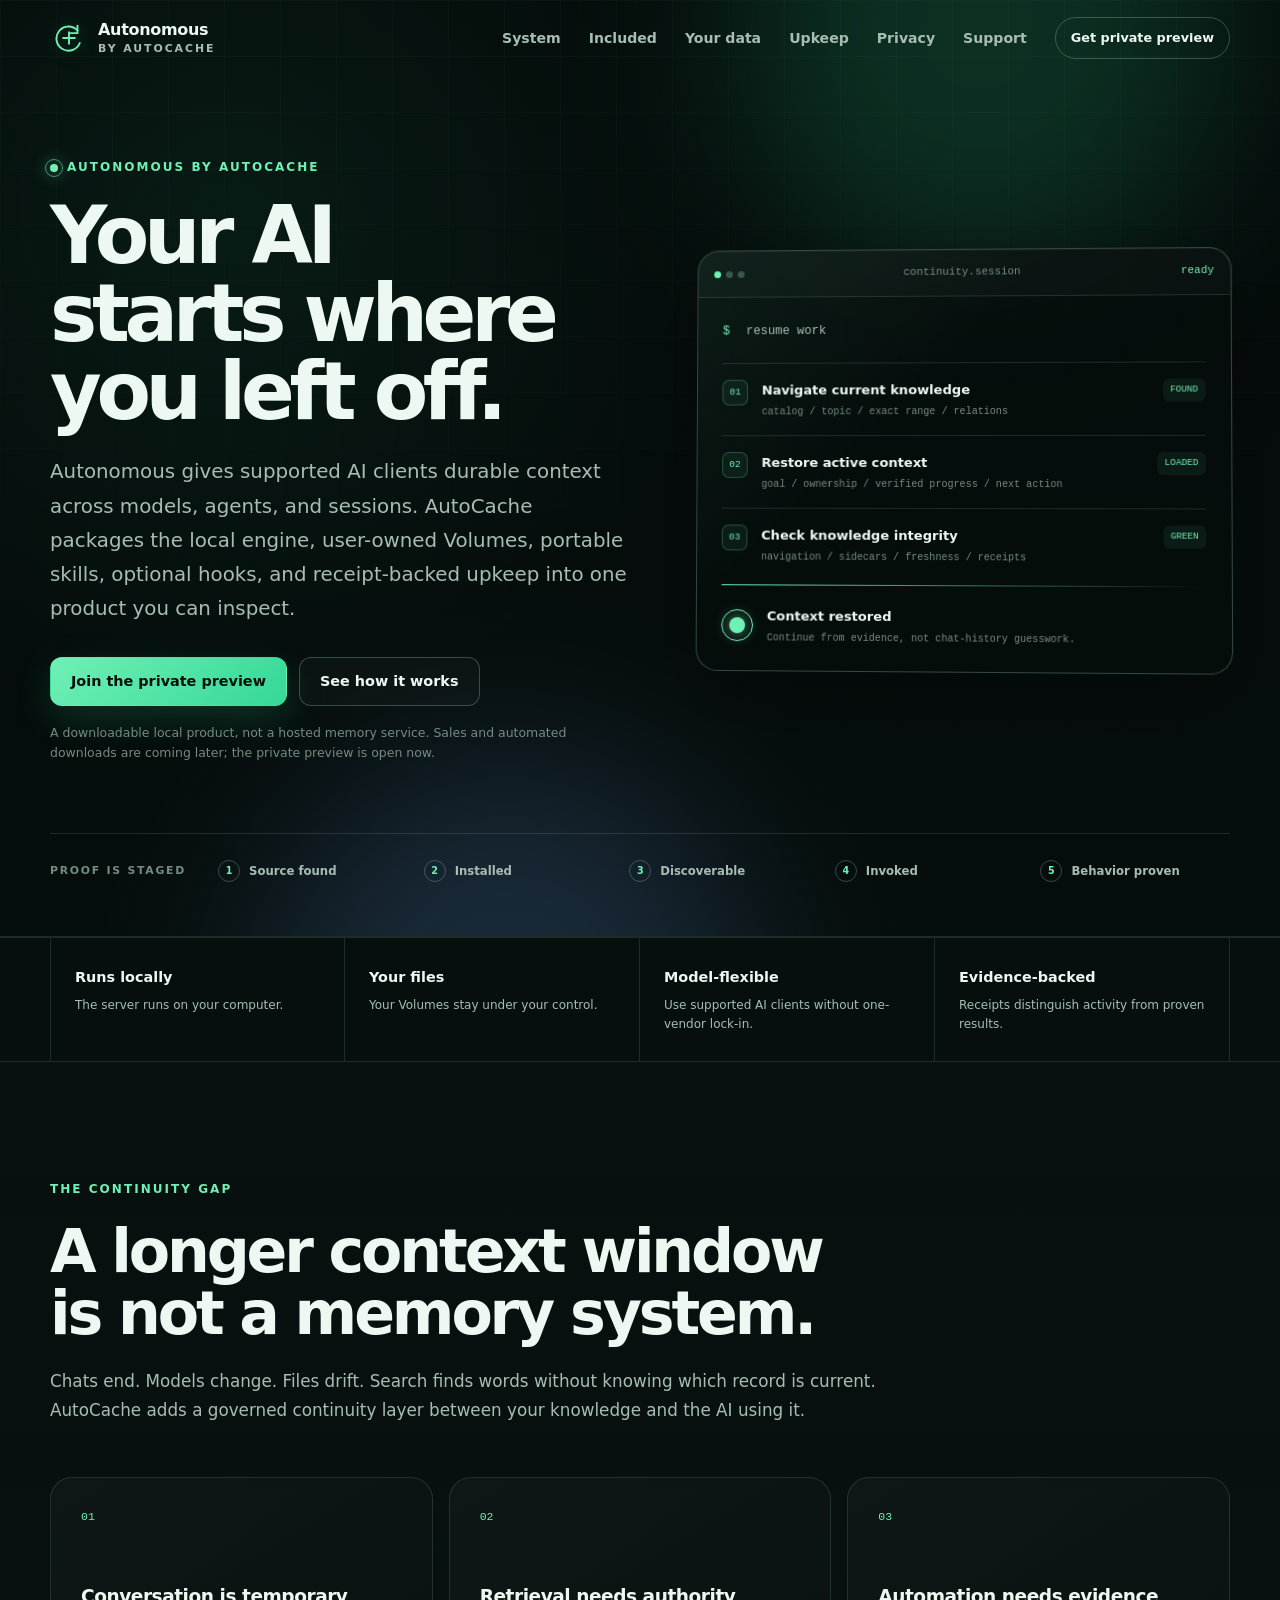
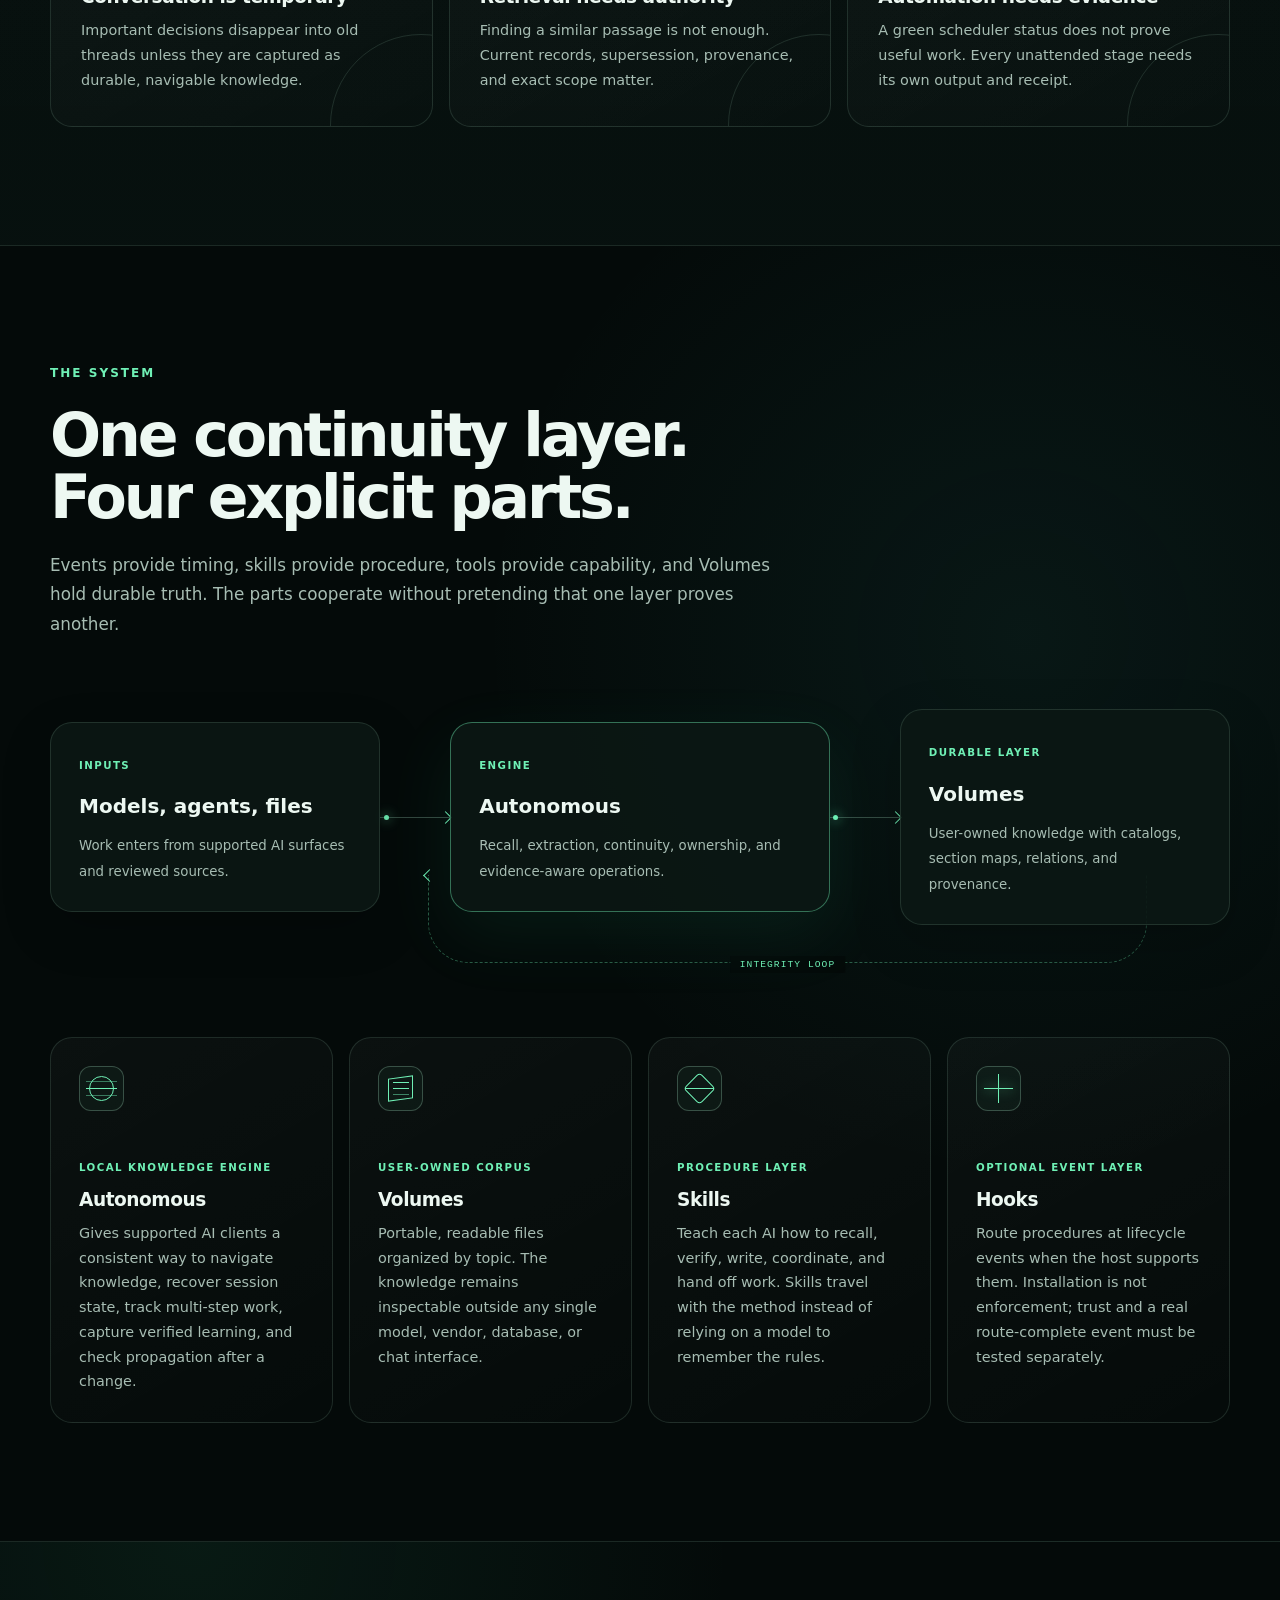
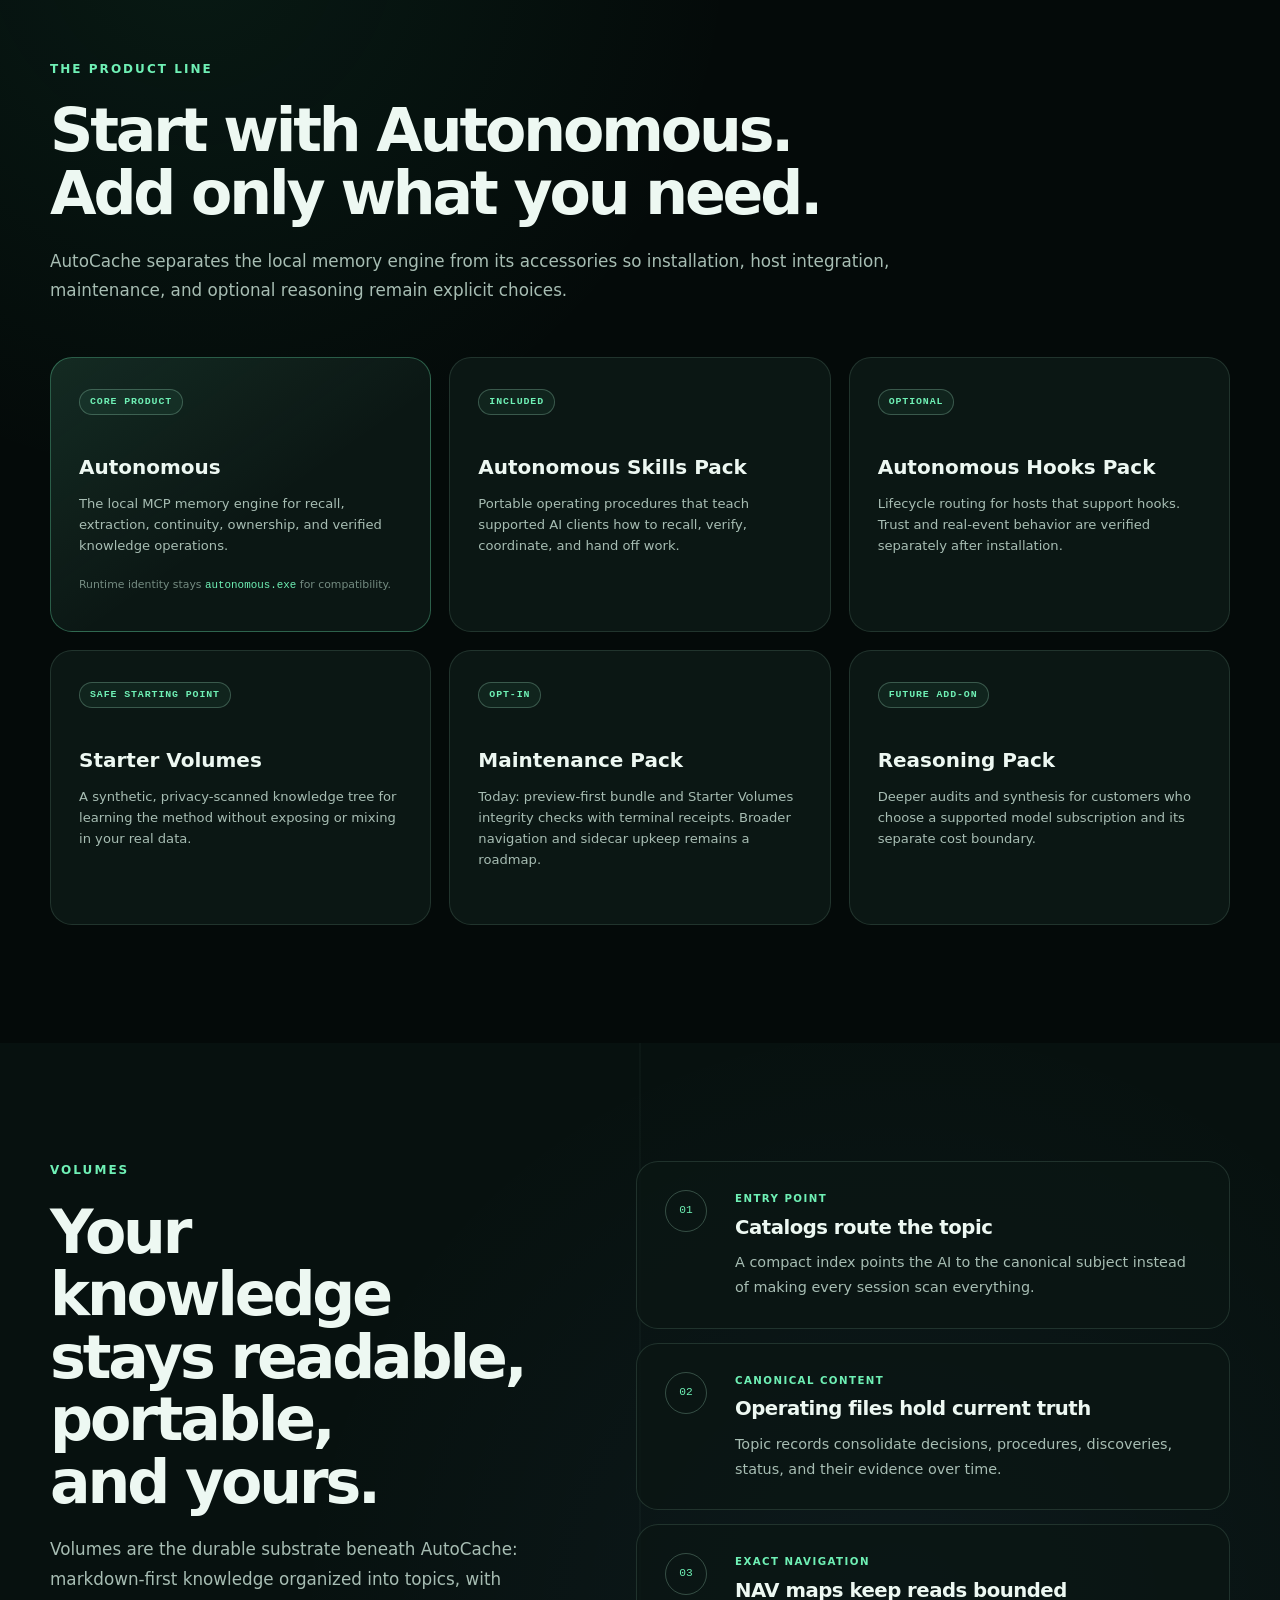
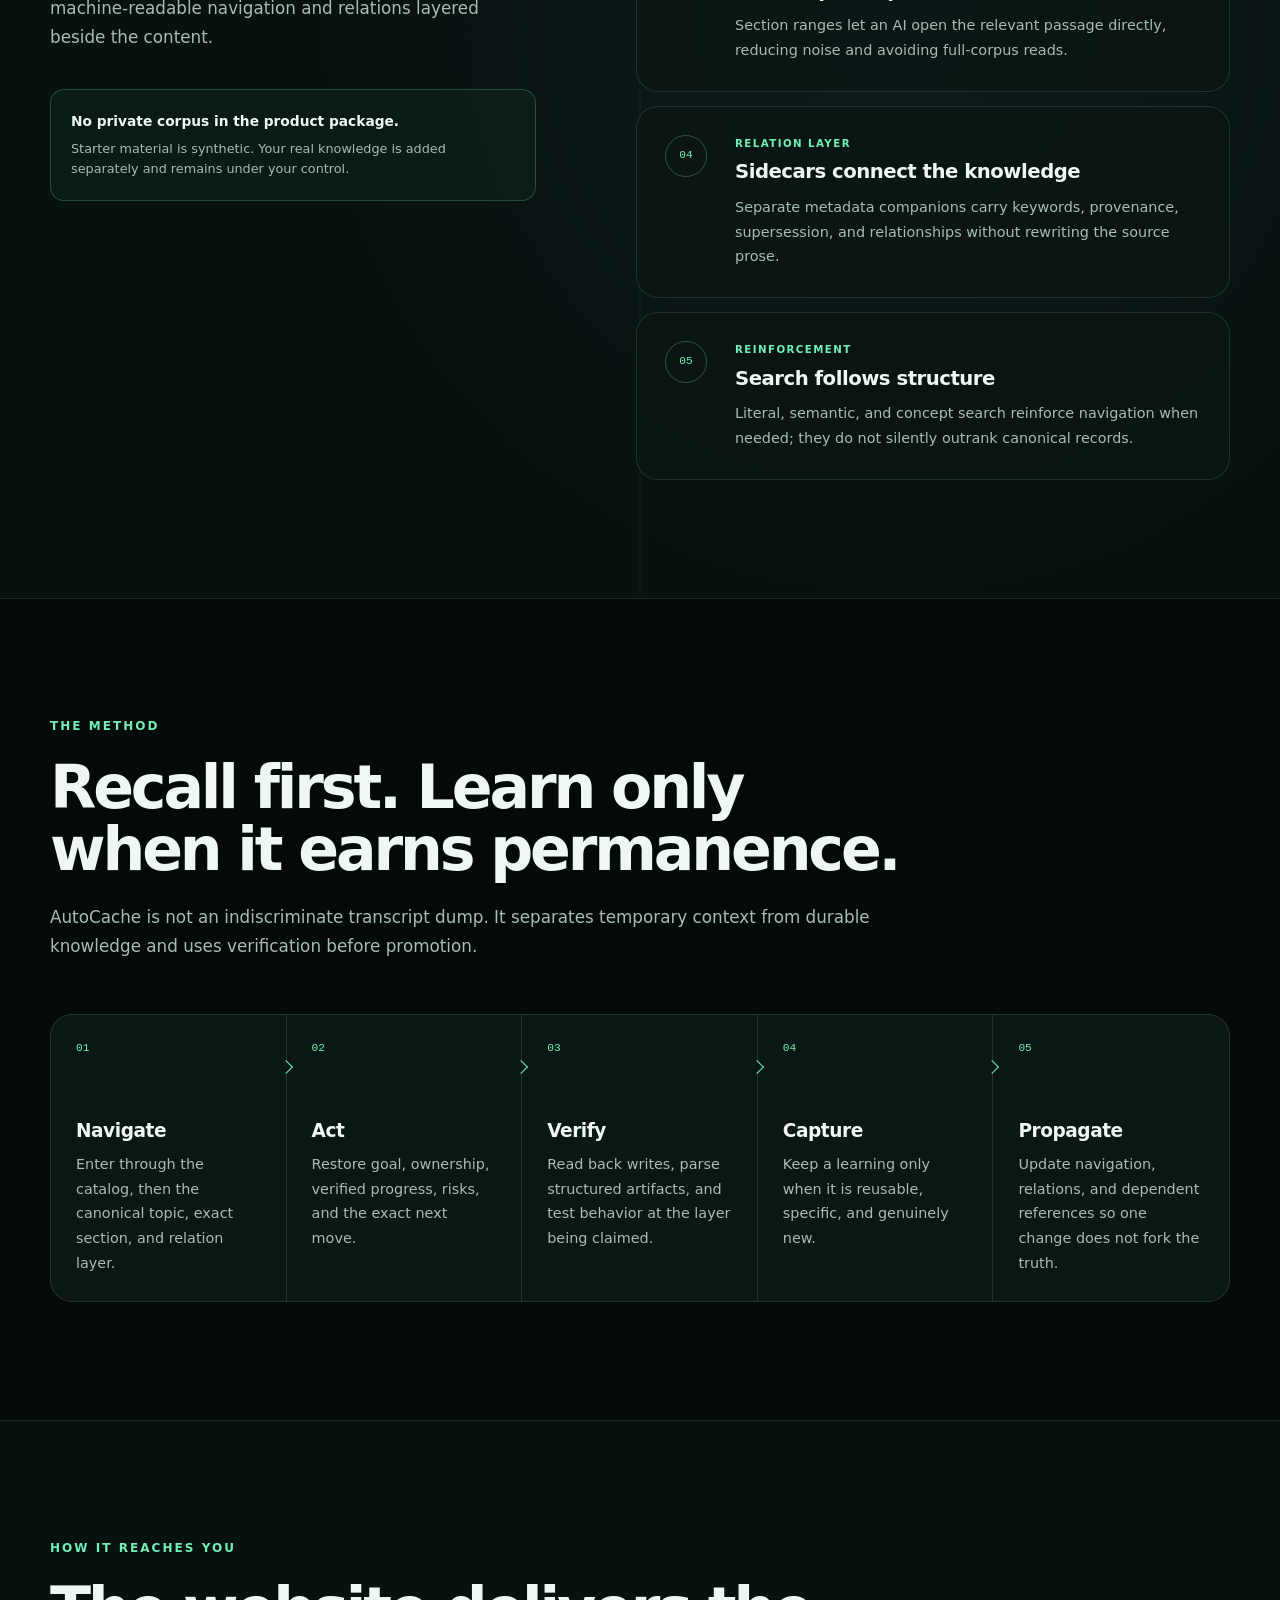
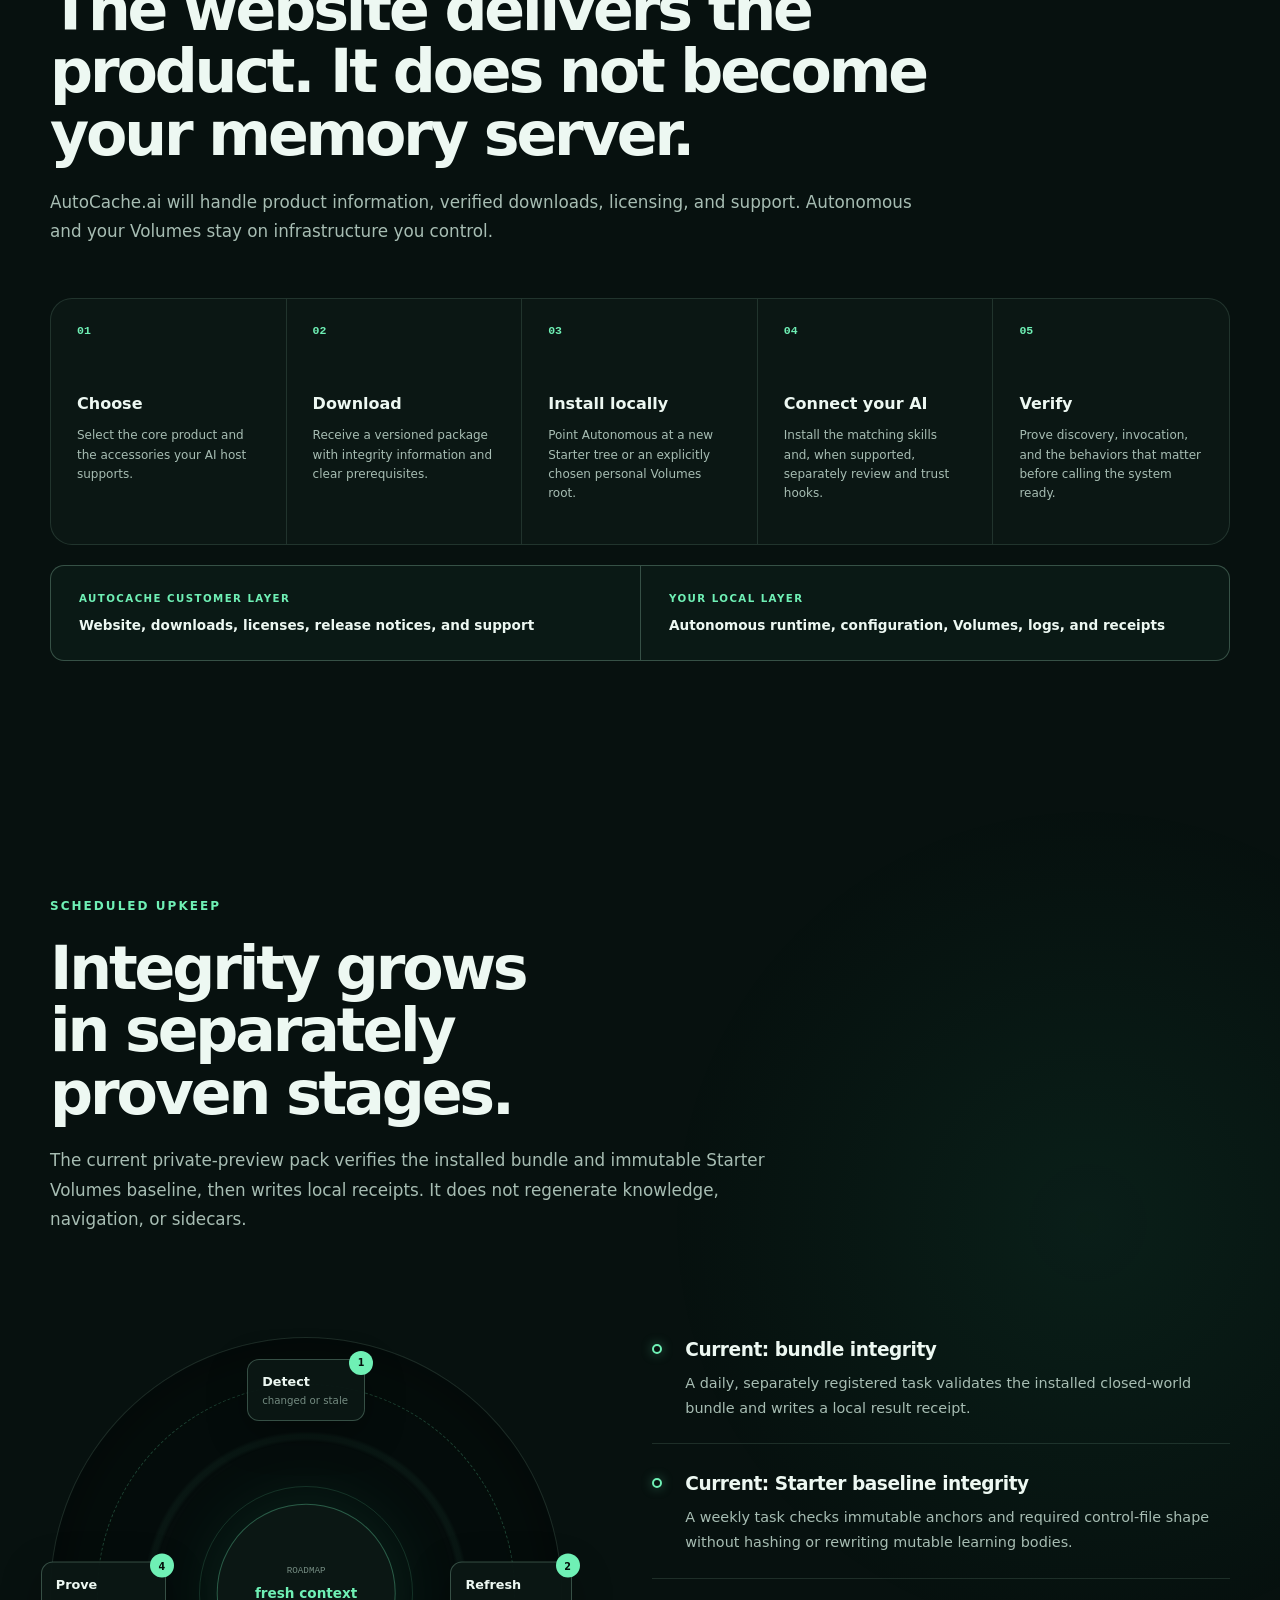
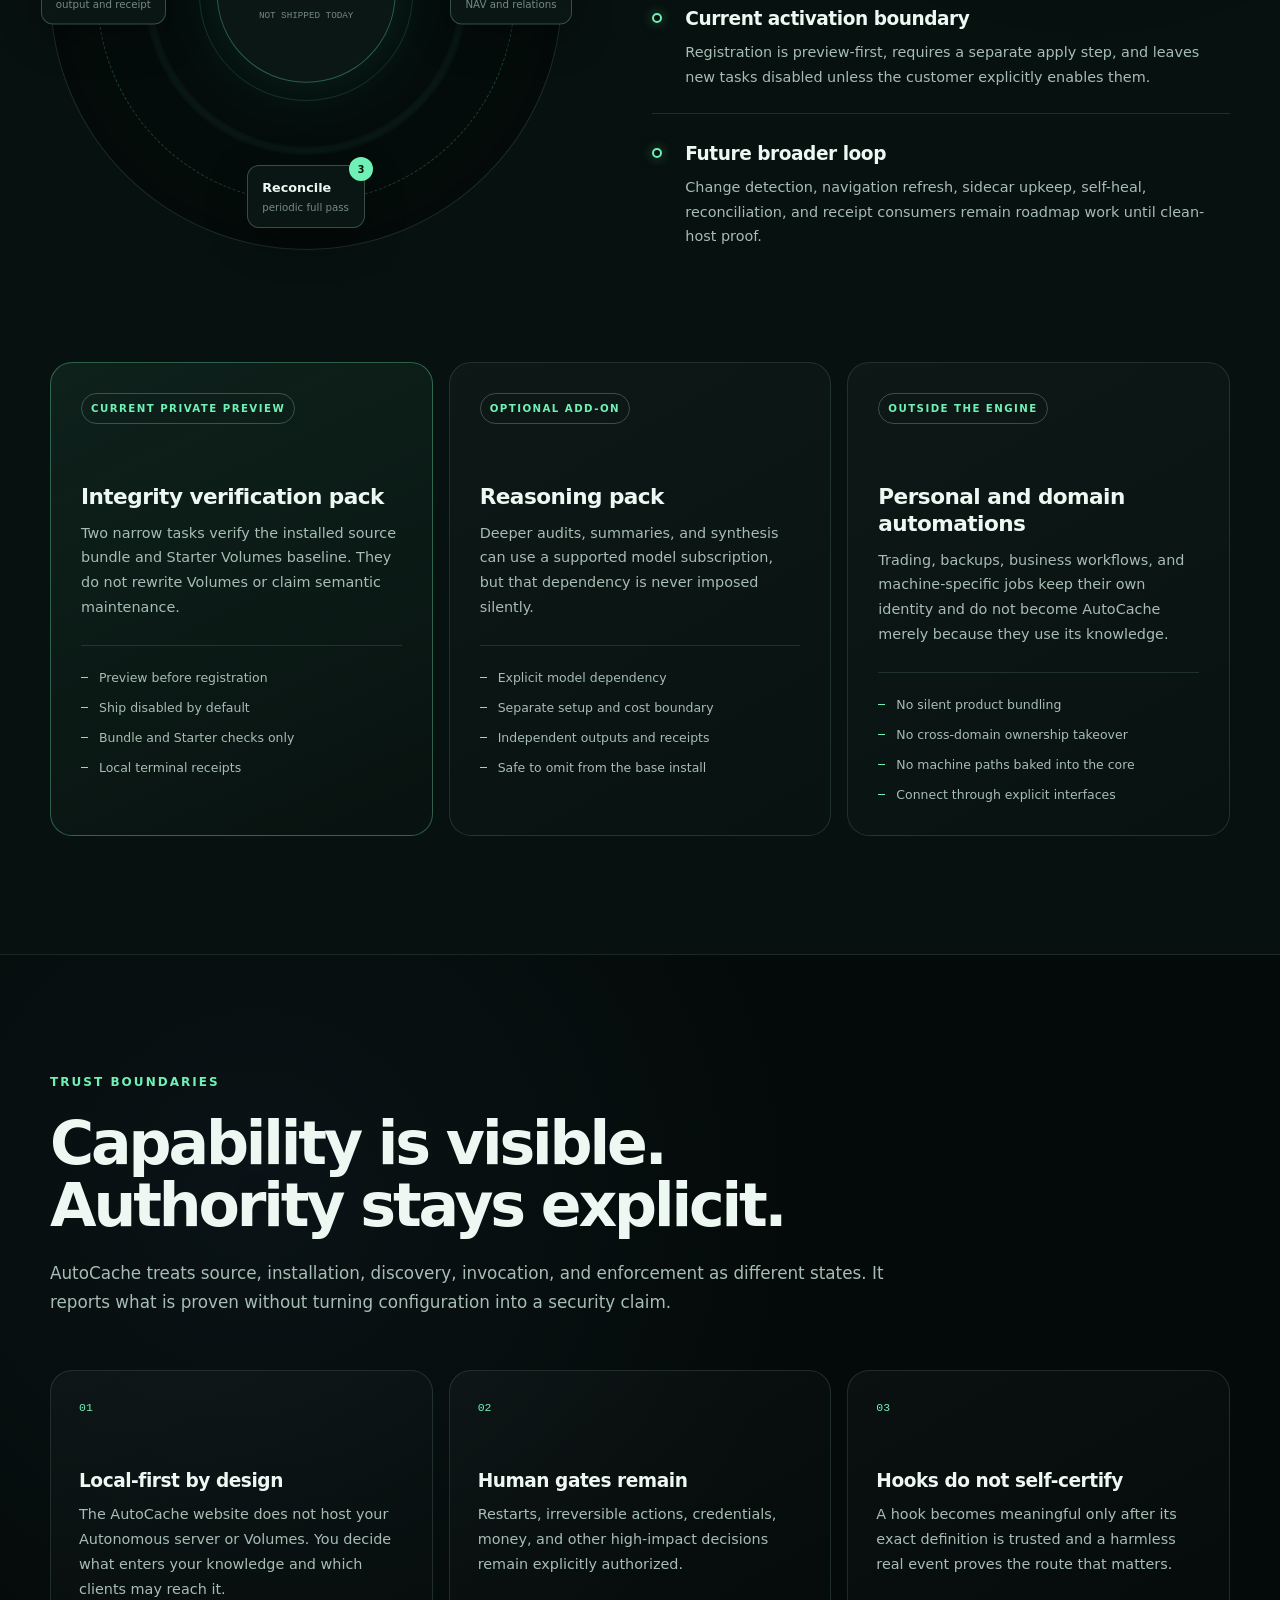
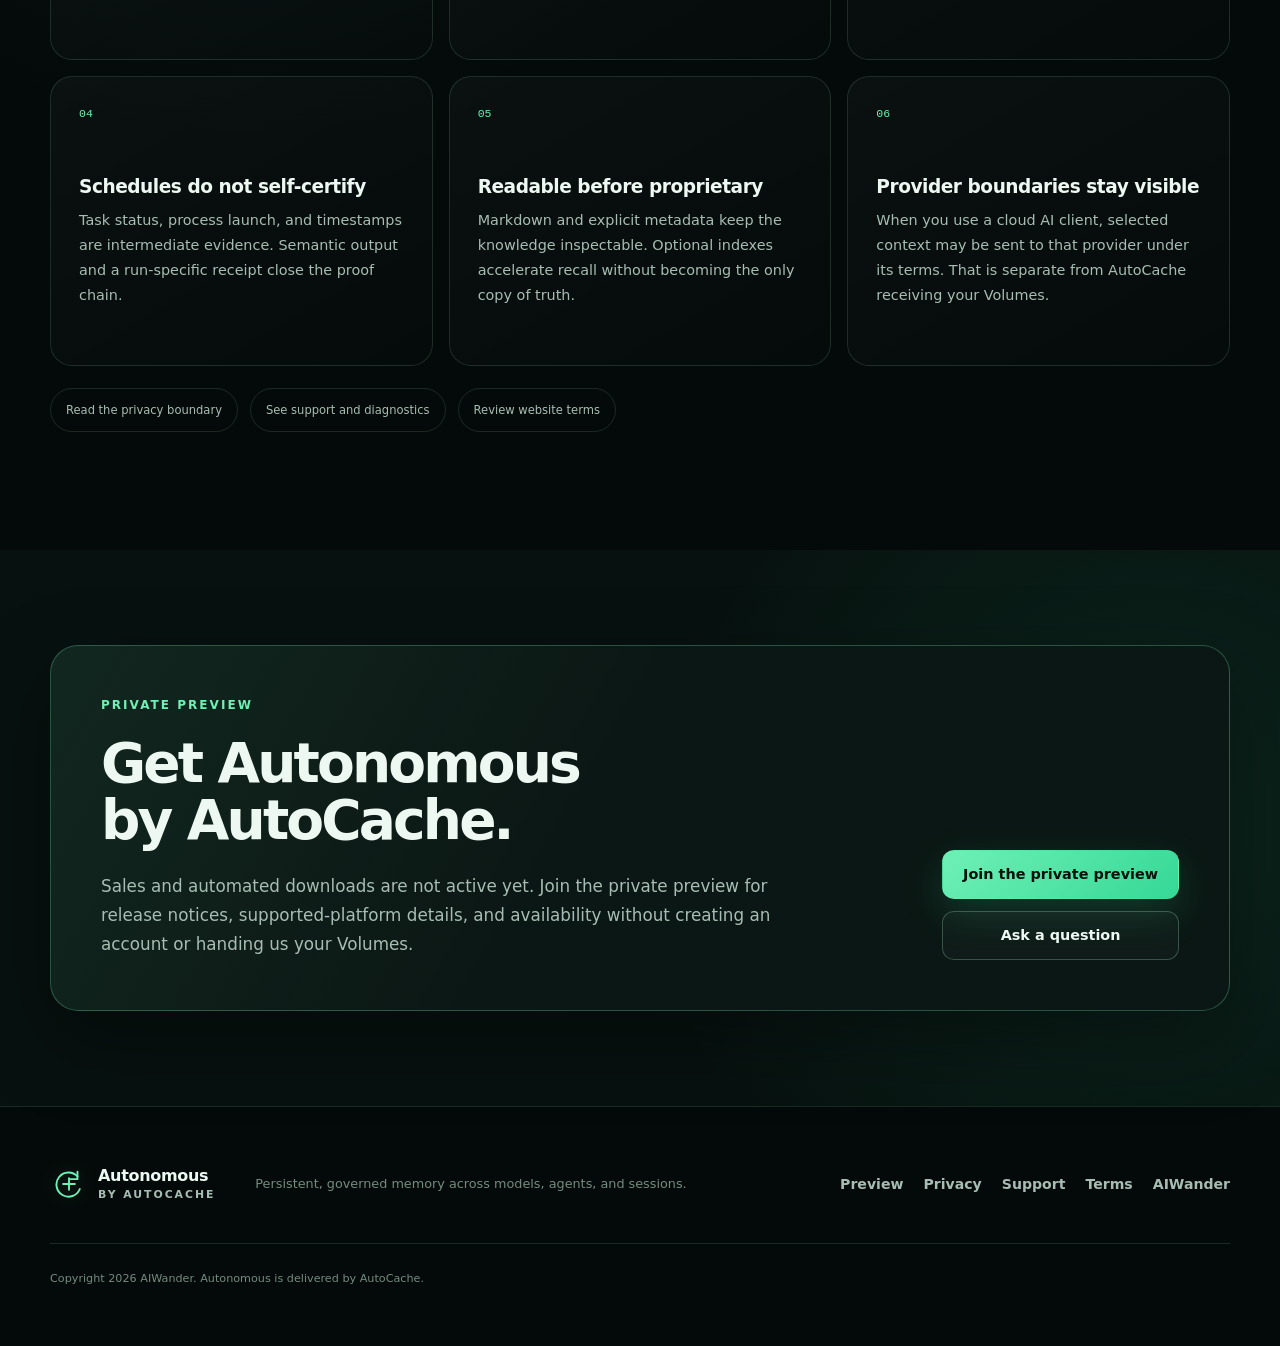
==== commit 46acd6f6: "Rebrand AutoCache customer layer" ====
--- a/index.html
+++ b/index.html
@@ -4,17 +4,17 @@
   <meta charset="utf-8">
   <meta name="viewport" content="width=device-width, initial-scale=1">
   <meta name="theme-color" content="#07110f">
-  <meta name="description" content="AutoCache Continuity gives AI agents durable, governed context through a local knowledge engine, user-owned Volumes, and receipt-backed maintenance.">
+  <meta name="description" content="Autonomous by AutoCache is a local-first AI memory system with user-owned Volumes, portable skills, optional hooks, and receipt-backed maintenance.">
   <meta property="og:type" content="website">
-  <meta property="og:title" content="AutoCache Continuity | Your AI starts where you left off">
-  <meta property="og:description" content="Persistent, governed memory across models, agents, and sessions.">
+  <meta property="og:title" content="Autonomous by AutoCache | Your AI starts where you left off">
+  <meta property="og:description" content="Downloadable, local-first memory for AI agents, models, and sessions.">
   <meta property="og:url" content="https://autocache.ai/">
   <meta property="og:image" content="https://autocache.ai/social-card.png">
   <meta name="twitter:card" content="summary_large_image">
-  <meta name="twitter:title" content="AutoCache Continuity">
+  <meta name="twitter:title" content="Autonomous by AutoCache">
   <meta name="twitter:description" content="Your AI starts where you left off.">
   <meta name="twitter:image" content="https://autocache.ai/social-card.png">
-  <title>AutoCache Continuity | Your AI starts where you left off</title>
+  <title>Autonomous by AutoCache | Your AI starts where you left off</title>
   <link rel="canonical" href="https://autocache.ai/">
   <link rel="icon" href="/favicon.svg" type="image/svg+xml">
   <link rel="stylesheet" href="/styles.css">
@@ -25,15 +25,15 @@
 
   <header class="site-header" data-header>
     <div class="shell nav-shell">
-      <a class="brand" href="#top" aria-label="AutoCache Continuity home">
+      <a class="brand" href="#top" aria-label="Autonomous by AutoCache home">
         <svg class="brand-mark" viewBox="0 0 44 44" aria-hidden="true">
           <path d="M31.8 13.2a14 14 0 1 0 2.7 14.6"/>
           <path d="M31.8 7.8v8.6h-8.6"/>
           <path d="M15.2 22h13.6M22 15.2v13.6"/>
         </svg>
         <span class="brand-copy">
-          <strong>AutoCache</strong>
-          <small>Continuity</small>
+          <strong>Autonomous</strong>
+          <small>by AutoCache</small>
         </span>
       </a>
 
@@ -44,14 +44,15 @@
 
       <nav class="site-nav" id="site-nav" aria-label="Primary navigation" data-nav>
         <a href="#system">System</a>
-        <a href="#volumes">Volumes</a>
+        <a href="#included">Included</a>
+        <a href="#volumes">Your data</a>
         <a href="#upkeep">Upkeep</a>
-        <a href="#trust">Trust</a>
-        <a href="#access">Access</a>
+        <a href="/privacy.html">Privacy</a>
+        <a href="/support.html">Support</a>
       </nav>
 
-      <a class="nav-cta" href="https://github.com/AIWander/AutoCache" target="_blank" rel="noopener">
-        Private preview
+      <a class="nav-cta" href="/start.html">
+        Get private preview
       </a>
     </div>
   </header>
@@ -62,21 +63,21 @@
       <div class="hero-glow hero-glow-two"></div>
       <div class="shell hero-grid">
         <div class="hero-copy">
-          <div class="eyebrow"><span class="signal-dot"></span> Local-first AI continuity</div>
+          <div class="eyebrow"><span class="signal-dot"></span> Autonomous by AutoCache</div>
           <h1>Your AI starts where you left off.</h1>
           <p class="hero-lede">
-            AutoCache Continuity turns user-owned knowledge into durable context across models,
-            agents, and sessions. It combines the Autonomous engine, structured Volumes, and
-            receipt-backed upkeep without turning your memory into a black box.
+            Autonomous gives supported AI clients durable context across models, agents, and
+            sessions. AutoCache packages the local engine, user-owned Volumes, portable skills,
+            optional hooks, and receipt-backed upkeep into one product you can inspect.
           </p>
           <div class="hero-actions">
-            <a class="button button-primary" href="#system">See the system</a>
-            <a class="button button-secondary" href="#upkeep">Explore the integrity loop</a>
-          </div>
-          <p class="microcopy">Continuity for working knowledge, not prompt-response caching. No personal Volumes, credentials, or live operational data are bundled.</p>
-        </div>
-
-        <div class="continuity-console" aria-label="AutoCache continuity flow">
+            <a class="button button-primary" href="/start.html">Join the private preview</a>
+            <a class="button button-secondary" href="#system">See how it works</a>
+          </div>
+          <p class="microcopy">A downloadable local product, not a hosted memory service. Sales and automated downloads are coming later; the private preview is open now.</p>
+        </div>
+
+        <div class="continuity-console" aria-label="Autonomous continuity flow">
           <div class="console-bar">
             <div class="console-dots" aria-hidden="true"><span></span><span></span><span></span></div>
             <span>continuity.session</span>
@@ -123,6 +124,15 @@
       </div>
     </section>
 
+    <section class="storefront-strip" aria-label="Product boundaries">
+      <div class="shell storefront-strip-grid">
+        <div><strong>Runs locally</strong><span>The server runs on your computer.</span></div>
+        <div><strong>Your files</strong><span>Your Volumes stay under your control.</span></div>
+        <div><strong>Model-flexible</strong><span>Use supported AI clients without one-vendor lock-in.</span></div>
+        <div><strong>Evidence-backed</strong><span>Receipts distinguish activity from proven results.</span></div>
+      </div>
+    </section>
+
     <section class="section problem-section">
       <div class="shell">
         <div class="section-heading section-heading-wide">
@@ -229,6 +239,53 @@
       </div>
     </section>
 
+    <section class="section included-section" id="included">
+      <div class="shell">
+        <div class="section-heading section-heading-wide">
+          <div class="eyebrow">The product line</div>
+          <h2>Start with Autonomous. Add only what you need.</h2>
+          <p>
+            AutoCache separates the local memory engine from its accessories so installation,
+            host integration, maintenance, and optional reasoning remain explicit choices.
+          </p>
+        </div>
+
+        <div class="product-grid">
+          <article class="product-card product-core">
+            <span class="product-badge">Core product</span>
+            <h3>Autonomous</h3>
+            <p>The local MCP memory engine for recall, extraction, continuity, ownership, and verified knowledge operations.</p>
+            <small>Runtime identity stays <code>autonomous.exe</code> for compatibility.</small>
+          </article>
+          <article class="product-card">
+            <span class="product-badge">Included</span>
+            <h3>Autonomous Skills Pack</h3>
+            <p>Portable operating procedures that teach supported AI clients how to recall, verify, coordinate, and hand off work.</p>
+          </article>
+          <article class="product-card">
+            <span class="product-badge">Optional</span>
+            <h3>Autonomous Hooks Pack</h3>
+            <p>Lifecycle routing for hosts that support hooks. Trust and real-event behavior are verified separately after installation.</p>
+          </article>
+          <article class="product-card">
+            <span class="product-badge">Safe starting point</span>
+            <h3>Starter Volumes</h3>
+            <p>A synthetic, privacy-scanned knowledge tree for learning the method without exposing or mixing in your real data.</p>
+          </article>
+          <article class="product-card">
+            <span class="product-badge">Opt-in</span>
+            <h3>Maintenance Pack</h3>
+            <p>Today: preview-first bundle and Starter Volumes integrity checks with terminal receipts. Broader navigation and sidecar upkeep remains a roadmap.</p>
+          </article>
+          <article class="product-card">
+            <span class="product-badge">Future add-on</span>
+            <h3>Reasoning Pack</h3>
+            <p>Deeper audits and synthesis for customers who choose a supported model subscription and its separate cost boundary.</p>
+          </article>
+        </div>
+      </div>
+    </section>
+
     <section class="section volumes-section" id="volumes">
       <div class="shell split-layout">
         <div class="sticky-copy">
@@ -330,23 +387,53 @@
       </div>
     </section>
 
+    <section class="section delivery-section" id="delivery">
+      <div class="shell">
+        <div class="section-heading section-heading-wide">
+          <div class="eyebrow">How it reaches you</div>
+          <h2>The website delivers the product. It does not become your memory server.</h2>
+          <p>
+            AutoCache.ai will handle product information, verified downloads, licensing, and support.
+            Autonomous and your Volumes stay on infrastructure you control.
+          </p>
+        </div>
+        <div class="delivery-track">
+          <article><span>01</span><h3>Choose</h3><p>Select the core product and the accessories your AI host supports.</p></article>
+          <article><span>02</span><h3>Download</h3><p>Receive a versioned package with integrity information and clear prerequisites.</p></article>
+          <article><span>03</span><h3>Install locally</h3><p>Point Autonomous at a new Starter tree or an explicitly chosen personal Volumes root.</p></article>
+          <article><span>04</span><h3>Connect your AI</h3><p>Install the matching skills and, when supported, separately review and trust hooks.</p></article>
+          <article><span>05</span><h3>Verify</h3><p>Prove discovery, invocation, and the behaviors that matter before calling the system ready.</p></article>
+        </div>
+        <div class="boundary-band">
+          <div>
+            <span class="meta">AutoCache customer layer</span>
+            <strong>Website, downloads, licenses, release notices, and support</strong>
+          </div>
+          <div>
+            <span class="meta">Your local layer</span>
+            <strong>Autonomous runtime, configuration, Volumes, logs, and receipts</strong>
+          </div>
+        </div>
+      </div>
+    </section>
+
     <section class="section upkeep-section" id="upkeep">
       <div class="shell">
         <div class="section-heading">
           <div class="eyebrow">Scheduled upkeep</div>
-          <h2>The memory engine includes an integrity loop.</h2>
-          <p>
-            Knowledge systems decay when new material lands but navigation, relations, and health signals do not
-            follow. AutoCache packages that upkeep as previewable, separately activated work.
+          <h2>Integrity grows in separately proven stages.</h2>
+          <p>
+            The current private-preview pack verifies the installed bundle and immutable Starter Volumes
+            baseline, then writes local receipts. It does not regenerate knowledge, navigation, or sidecars.
           </p>
         </div>
 
         <div class="upkeep-layout">
-          <div class="cycle-visual" aria-label="Detect, repair, verify, and record maintenance cycle">
+          <div class="cycle-visual" aria-label="Roadmap for a detect, repair, verify, and record maintenance cycle">
             <div class="cycle-core">
-              <span>AutoCache</span>
+              <span>Roadmap</span>
               <strong>fresh context</strong>
-              <small>receipt-backed</small>
+              <small>not shipped today</small>
             </div>
             <div class="cycle-item cycle-detect"><span>1</span><strong>Detect</strong><small>changed or stale</small></div>
             <div class="cycle-item cycle-refresh"><span>2</span><strong>Refresh</strong><small>NAV and relations</small></div>
@@ -358,29 +445,29 @@
             <article>
               <span class="upkeep-marker"></span>
               <div>
-                <h3>Change funnel</h3>
-                <p>File events identify what changed so routine refreshes can stay bounded instead of rescanning the whole corpus every time.</p>
+                <h3>Current: bundle integrity</h3>
+                <p>A daily, separately registered task validates the installed closed-world bundle and writes a local result receipt.</p>
               </div>
             </article>
             <article>
               <span class="upkeep-marker"></span>
               <div>
-                <h3>Navigation and relation refresh</h3>
-                <p>Changed knowledge gets updated section maps and sidecar metadata, keeping the route to current truth intact.</p>
+                <h3>Current: Starter baseline integrity</h3>
+                <p>A weekly task checks immutable anchors and required control-file shape without hashing or rewriting mutable learning bodies.</p>
               </div>
             </article>
             <article>
               <span class="upkeep-marker"></span>
               <div>
-                <h3>Self-heal with a full backstop</h3>
-                <p>Incremental work retries unresolved drift; periodic full reconciliation catches anything a change detector missed.</p>
+                <h3>Current activation boundary</h3>
+                <p>Registration is preview-first, requires a separate apply step, and leaves new tasks disabled unless the customer explicitly enables them.</p>
               </div>
             </article>
             <article>
               <span class="upkeep-marker"></span>
               <div>
-                <h3>Terminal receipts</h3>
-                <p>Each unattended run records its own result and provenance. Health consumers read the current receipt contract before falling back to legacy logs.</p>
+                <h3>Future broader loop</h3>
+                <p>Change detection, navigation refresh, sidecar upkeep, self-heal, reconciliation, and receipt consumers remain roadmap work until clean-host proof.</p>
               </div>
             </article>
           </div>
@@ -388,14 +475,14 @@
 
         <div class="pack-grid">
           <article class="pack-card pack-core">
-            <span class="pack-label">Core maintenance</span>
-            <h3>Memory integrity pack</h3>
-            <p>Change detection, navigation refresh, sidecar upkeep, drift checks, self-heal, and receipt wiring belong with the memory engine.</p>
+            <span class="pack-label">Current private preview</span>
+            <h3>Integrity verification pack</h3>
+            <p>Two narrow tasks verify the installed source bundle and Starter Volumes baseline. They do not rewrite Volumes or claim semantic maintenance.</p>
             <ul>
               <li>Preview before registration</li>
               <li>Ship disabled by default</li>
-              <li>Validate host prerequisites</li>
-              <li>Activate in a separate step</li>
+              <li>Bundle and Starter checks only</li>
+              <li>Local terminal receipts</li>
             </ul>
           </article>
           <article class="pack-card">
@@ -439,7 +526,7 @@
           <article class="trust-card">
             <span class="trust-number">01</span>
             <h3>Local-first by design</h3>
-            <p>Private knowledge is not bundled into the product. The receiving user decides what enters their Volumes and which clients may reach it.</p>
+            <p>The AutoCache website does not host your Autonomous server or Volumes. You decide what enters your knowledge and which clients may reach it.</p>
           </article>
           <article class="trust-card">
             <span class="trust-number">02</span>
@@ -463,9 +550,14 @@
           </article>
           <article class="trust-card">
             <span class="trust-number">06</span>
-            <h3>Current truth outranks history</h3>
-            <p>Superseded material is marked, dated evidence is reconciled, and mutable facts are rechecked at the live source.</p>
-          </article>
+            <h3>Provider boundaries stay visible</h3>
+            <p>When you use a cloud AI client, selected context may be sent to that provider under its terms. That is separate from AutoCache receiving your Volumes.</p>
+          </article>
+        </div>
+        <div class="trust-links" aria-label="Customer policies">
+          <a href="/privacy.html">Read the privacy boundary</a>
+          <a href="/support.html">See support and diagnostics</a>
+          <a href="/terms.html">Review website terms</a>
         </div>
       </div>
     </section>
@@ -474,15 +566,15 @@
       <div class="shell access-card">
         <div>
           <div class="eyebrow">Private preview</div>
-          <h2>Build continuity you can inspect.</h2>
-          <p>
-            AutoCache Continuity is being developed privately while the runtime, plugins, Starter Volumes,
-            and maintenance pack are validated as separate, evidence-backed stages.
+          <h2>Get Autonomous by AutoCache.</h2>
+          <p>
+            Sales and automated downloads are not active yet. Join the private preview for release notices,
+            supported-platform details, and availability without creating an account or handing us your Volumes.
           </p>
         </div>
         <div class="access-actions">
-          <a class="button button-primary" href="https://github.com/AIWander/AutoCache" target="_blank" rel="noopener">Open authorized repository</a>
-          <a class="button button-secondary" href="https://github.com/AIWander" target="_blank" rel="noopener">Visit AIWander on GitHub</a>
+          <a class="button button-primary" href="/start.html">Join the private preview</a>
+          <a class="button button-secondary" href="mailto:contact@aiwander.ai?subject=Autonomous%20by%20AutoCache%20question">Ask a question</a>
         </div>
       </div>
     </section>
@@ -490,22 +582,23 @@
 
   <footer class="site-footer">
     <div class="shell footer-grid">
-      <a class="brand footer-brand" href="#top" aria-label="AutoCache Continuity home">
+      <a class="brand footer-brand" href="#top" aria-label="Autonomous by AutoCache home">
         <svg class="brand-mark" viewBox="0 0 44 44" aria-hidden="true">
           <path d="M31.8 13.2a14 14 0 1 0 2.7 14.6"/>
           <path d="M31.8 7.8v8.6h-8.6"/>
           <path d="M15.2 22h13.6M22 15.2v13.6"/>
         </svg>
-        <span class="brand-copy"><strong>AutoCache</strong><small>Continuity</small></span>
+        <span class="brand-copy"><strong>Autonomous</strong><small>by AutoCache</small></span>
       </a>
       <p>Persistent, governed memory across models, agents, and sessions.</p>
       <div class="footer-links">
-        <a href="#volumes">Volumes</a>
-        <a href="#upkeep">Upkeep</a>
-        <a href="#trust">Trust</a>
+        <a href="/start.html">Preview</a>
+        <a href="/privacy.html">Privacy</a>
+        <a href="/support.html">Support</a>
+        <a href="/terms.html">Terms</a>
         <a href="https://aiwander.ai" target="_blank" rel="noopener">AIWander</a>
       </div>
-      <small class="copyright">Copyright <span data-year>2026</span> AIWander. AutoCache Continuity is a working product name.</small>
+      <small class="copyright">Copyright <span data-year>2026</span> AIWander. Autonomous is delivered by AutoCache.</small>
     </div>
   </footer>
 </body>
--- a/styles.css
+++ b/styles.css
@@ -1372,6 +1372,333 @@
   font-size: 0.7rem;
 }
 
+.storefront-strip {
+  border-top: 1px solid var(--line);
+  border-bottom: 1px solid var(--line);
+  background: rgba(7, 17, 15, 0.7);
+}
+
+.storefront-strip-grid {
+  display: grid;
+  grid-template-columns: repeat(4, 1fr);
+}
+
+.storefront-strip-grid > div {
+  min-height: 116px;
+  padding: 28px 24px;
+  border-right: 1px solid var(--line);
+}
+
+.storefront-strip-grid > div:first-child {
+  border-left: 1px solid var(--line);
+}
+
+.storefront-strip-grid strong,
+.storefront-strip-grid span {
+  display: block;
+}
+
+.storefront-strip-grid strong {
+  margin-bottom: 7px;
+  color: var(--text);
+  font-size: 0.9rem;
+}
+
+.storefront-strip-grid span {
+  color: var(--muted);
+  font-size: 0.75rem;
+  line-height: 1.55;
+}
+
+.included-section {
+  background:
+    radial-gradient(circle at 15% 0%, rgba(53,216,151,0.08), transparent 34rem),
+    var(--bg-deep);
+}
+
+.product-grid {
+  display: grid;
+  grid-template-columns: repeat(3, minmax(0, 1fr));
+  gap: 18px;
+}
+
+.product-card {
+  min-height: 275px;
+  padding: 28px;
+  border: 1px solid var(--line);
+  border-radius: var(--radius);
+  background: var(--surface);
+  box-shadow: var(--shadow-soft);
+}
+
+.product-card.product-core {
+  border-color: rgba(111,240,181,0.32);
+  background:
+    linear-gradient(145deg, rgba(111,240,181,0.09), transparent 56%),
+    var(--surface);
+}
+
+.product-badge {
+  display: inline-flex;
+  padding: 7px 10px;
+  border: 1px solid var(--line-strong);
+  border-radius: 999px;
+  color: var(--mint);
+  background: rgba(111,240,181,0.06);
+  font: 700 0.62rem/1 "SFMono-Regular", Consolas, monospace;
+  letter-spacing: 0.09em;
+  text-transform: uppercase;
+}
+
+.product-card h3 {
+  margin: 36px 0 10px;
+  font-size: 1.25rem;
+}
+
+.product-card p {
+  margin: 0;
+  color: var(--muted);
+  font-size: 0.82rem;
+}
+
+.product-card small {
+  display: block;
+  margin-top: 20px;
+  color: var(--faint);
+  font-size: 0.68rem;
+}
+
+code {
+  color: var(--mint);
+  font-family: "SFMono-Regular", Consolas, monospace;
+}
+
+.delivery-section {
+  background: var(--bg);
+}
+
+.delivery-track {
+  display: grid;
+  grid-template-columns: repeat(5, minmax(0, 1fr));
+  border: 1px solid var(--line);
+  border-radius: var(--radius);
+  overflow: hidden;
+  background: var(--surface);
+}
+
+.delivery-track article {
+  min-height: 245px;
+  padding: 26px;
+  border-right: 1px solid var(--line);
+}
+
+.delivery-track article:last-child {
+  border-right: 0;
+}
+
+.delivery-track span {
+  display: block;
+  color: var(--mint);
+  font: 700 0.72rem/1 "SFMono-Regular", Consolas, monospace;
+}
+
+.delivery-track h3 {
+  margin: 54px 0 10px;
+  font-size: 1rem;
+}
+
+.delivery-track p {
+  margin: 0;
+  color: var(--muted);
+  font-size: 0.75rem;
+}
+
+.boundary-band {
+  display: grid;
+  grid-template-columns: 1fr 1fr;
+  margin-top: 20px;
+  border: 1px solid var(--line-strong);
+  border-radius: var(--radius-sm);
+  background: rgba(111,240,181,0.035);
+}
+
+.boundary-band > div {
+  padding: 24px 28px;
+}
+
+.boundary-band > div + div {
+  border-left: 1px solid var(--line-strong);
+}
+
+.boundary-band span,
+.boundary-band strong {
+  display: block;
+}
+
+.boundary-band strong {
+  margin-top: 8px;
+  font-size: 0.85rem;
+}
+
+.trust-links {
+  display: flex;
+  flex-wrap: wrap;
+  gap: 12px;
+  margin-top: 22px;
+}
+
+.trust-links a {
+  padding: 12px 15px;
+  border: 1px solid var(--line);
+  border-radius: 999px;
+  color: var(--muted);
+  font-size: 0.72rem;
+  text-decoration: none;
+}
+
+.trust-links a:hover,
+.trust-links a:focus-visible {
+  border-color: var(--line-strong);
+  color: var(--mint);
+}
+
+.detail-page {
+  min-height: 100vh;
+  background:
+    radial-gradient(circle at 80% 0%, rgba(53,216,151,0.1), transparent 36rem),
+    var(--bg);
+}
+
+.detail-header {
+  position: static;
+}
+
+.detail-main {
+  padding: 90px 0 110px;
+}
+
+.detail-hero {
+  max-width: 880px;
+  padding-bottom: 56px;
+  border-bottom: 1px solid var(--line);
+}
+
+.detail-hero h1 {
+  max-width: 820px;
+  margin: 18px 0 20px;
+  font-size: clamp(3rem, 7vw, 6.4rem);
+  line-height: 0.96;
+  letter-spacing: -0.06em;
+}
+
+.detail-hero > p {
+  max-width: 720px;
+  color: var(--muted);
+  font-size: clamp(1rem, 1.8vw, 1.25rem);
+}
+
+.detail-meta {
+  margin-top: 24px;
+  color: var(--faint);
+  font: 700 0.68rem/1.4 "SFMono-Regular", Consolas, monospace;
+  letter-spacing: 0.08em;
+  text-transform: uppercase;
+}
+
+.detail-grid {
+  display: grid;
+  grid-template-columns: minmax(0, 0.7fr) minmax(0, 1.3fr);
+  gap: 70px;
+  padding-top: 64px;
+}
+
+.detail-aside {
+  align-self: start;
+  position: sticky;
+  top: 24px;
+  padding: 24px;
+  border: 1px solid var(--line);
+  border-radius: var(--radius-sm);
+  background: var(--surface);
+}
+
+.detail-aside strong,
+.detail-aside a {
+  display: block;
+}
+
+.detail-aside strong {
+  margin-bottom: 14px;
+  font-size: 0.86rem;
+}
+
+.detail-aside a {
+  padding: 9px 0;
+  color: var(--muted);
+  font-size: 0.76rem;
+  text-decoration: none;
+}
+
+.detail-aside a:hover,
+.detail-aside a:focus-visible {
+  color: var(--mint);
+}
+
+.policy-section {
+  padding: 0 0 40px;
+  scroll-margin-top: 24px;
+}
+
+.policy-section + .policy-section {
+  padding-top: 40px;
+  border-top: 1px solid var(--line);
+}
+
+.policy-section h2 {
+  margin-bottom: 16px;
+  font-size: clamp(1.7rem, 3vw, 2.4rem);
+}
+
+.policy-section h3 {
+  margin: 28px 0 10px;
+  font-size: 1rem;
+}
+
+.policy-section p,
+.policy-section li {
+  color: var(--muted);
+  font-size: 0.86rem;
+}
+
+.plain-list {
+  display: grid;
+  gap: 10px;
+  margin: 18px 0 0;
+  padding-left: 20px;
+}
+
+.policy-callout {
+  margin: 26px 0;
+  padding: 22px;
+  border-left: 3px solid var(--mint);
+  background: rgba(111,240,181,0.055);
+  color: var(--text);
+}
+
+.contact-card {
+  display: grid;
+  gap: 16px;
+  margin-top: 24px;
+  padding: 28px;
+  border: 1px solid var(--line-strong);
+  border-radius: var(--radius-sm);
+  background: var(--surface);
+}
+
+.contact-card a {
+  width: fit-content;
+}
+
 :focus-visible {
   outline: 2px solid var(--mint);
   outline-offset: 4px;
@@ -1425,21 +1752,35 @@
 
 @media (max-width: 1080px) {
   .hero-grid {
-    grid-template-columns: 1fr;
+    grid-template-columns: minmax(0, 1fr);
     gap: 50px;
   }
 
   .hero-copy {
+    min-width: 0;
     max-width: 850px;
   }
 
   .continuity-console {
+    min-width: 0;
     max-width: 720px;
     transform: none;
   }
 
   .four-grid {
     grid-template-columns: repeat(2, 1fr);
+  }
+
+  .product-grid {
+    grid-template-columns: repeat(2, minmax(0, 1fr));
+  }
+
+  .delivery-track {
+    grid-template-columns: repeat(2, minmax(0, 1fr));
+  }
+
+  .delivery-track article {
+    border-bottom: 1px solid var(--line);
   }
 
   .system-map {
@@ -1542,6 +1883,27 @@
     grid-template-columns: 1fr;
   }
 
+  .storefront-strip-grid {
+    grid-template-columns: 1fr 1fr;
+  }
+
+  .storefront-strip-grid > div {
+    border-bottom: 1px solid var(--line);
+  }
+
+  .storefront-strip-grid > div:nth-child(odd) {
+    border-left: 1px solid var(--line);
+  }
+
+  .detail-grid {
+    grid-template-columns: 1fr;
+    gap: 42px;
+  }
+
+  .detail-aside {
+    position: static;
+  }
+
   .problem-card,
   .trust-card {
     min-height: auto;
@@ -1636,6 +1998,11 @@
 }
 
 @media (max-width: 620px) {
+  body {
+    min-width: 0;
+    overflow-x: clip;
+  }
+
   .shell {
     width: min(calc(100% - 28px), var(--shell));
   }
@@ -1684,6 +2051,45 @@
 
   .four-grid {
     grid-template-columns: 1fr;
+  }
+
+  .storefront-strip-grid,
+  .product-grid,
+  .delivery-track,
+  .boundary-band {
+    grid-template-columns: 1fr;
+  }
+
+  .storefront-strip-grid > div,
+  .storefront-strip-grid > div:nth-child(odd) {
+    border-right: 1px solid var(--line);
+    border-left: 1px solid var(--line);
+  }
+
+  .product-card {
+    min-height: auto;
+  }
+
+  .delivery-track article {
+    min-height: auto;
+    border-right: 0;
+  }
+
+  .delivery-track h3 {
+    margin-top: 32px;
+  }
+
+  .boundary-band > div + div {
+    border-top: 1px solid var(--line-strong);
+    border-left: 0;
+  }
+
+  .detail-main {
+    padding: 58px 0 80px;
+  }
+
+  .detail-hero h1 {
+    font-size: clamp(2.8rem, 15vw, 4.6rem);
   }
 
   .component-card {
